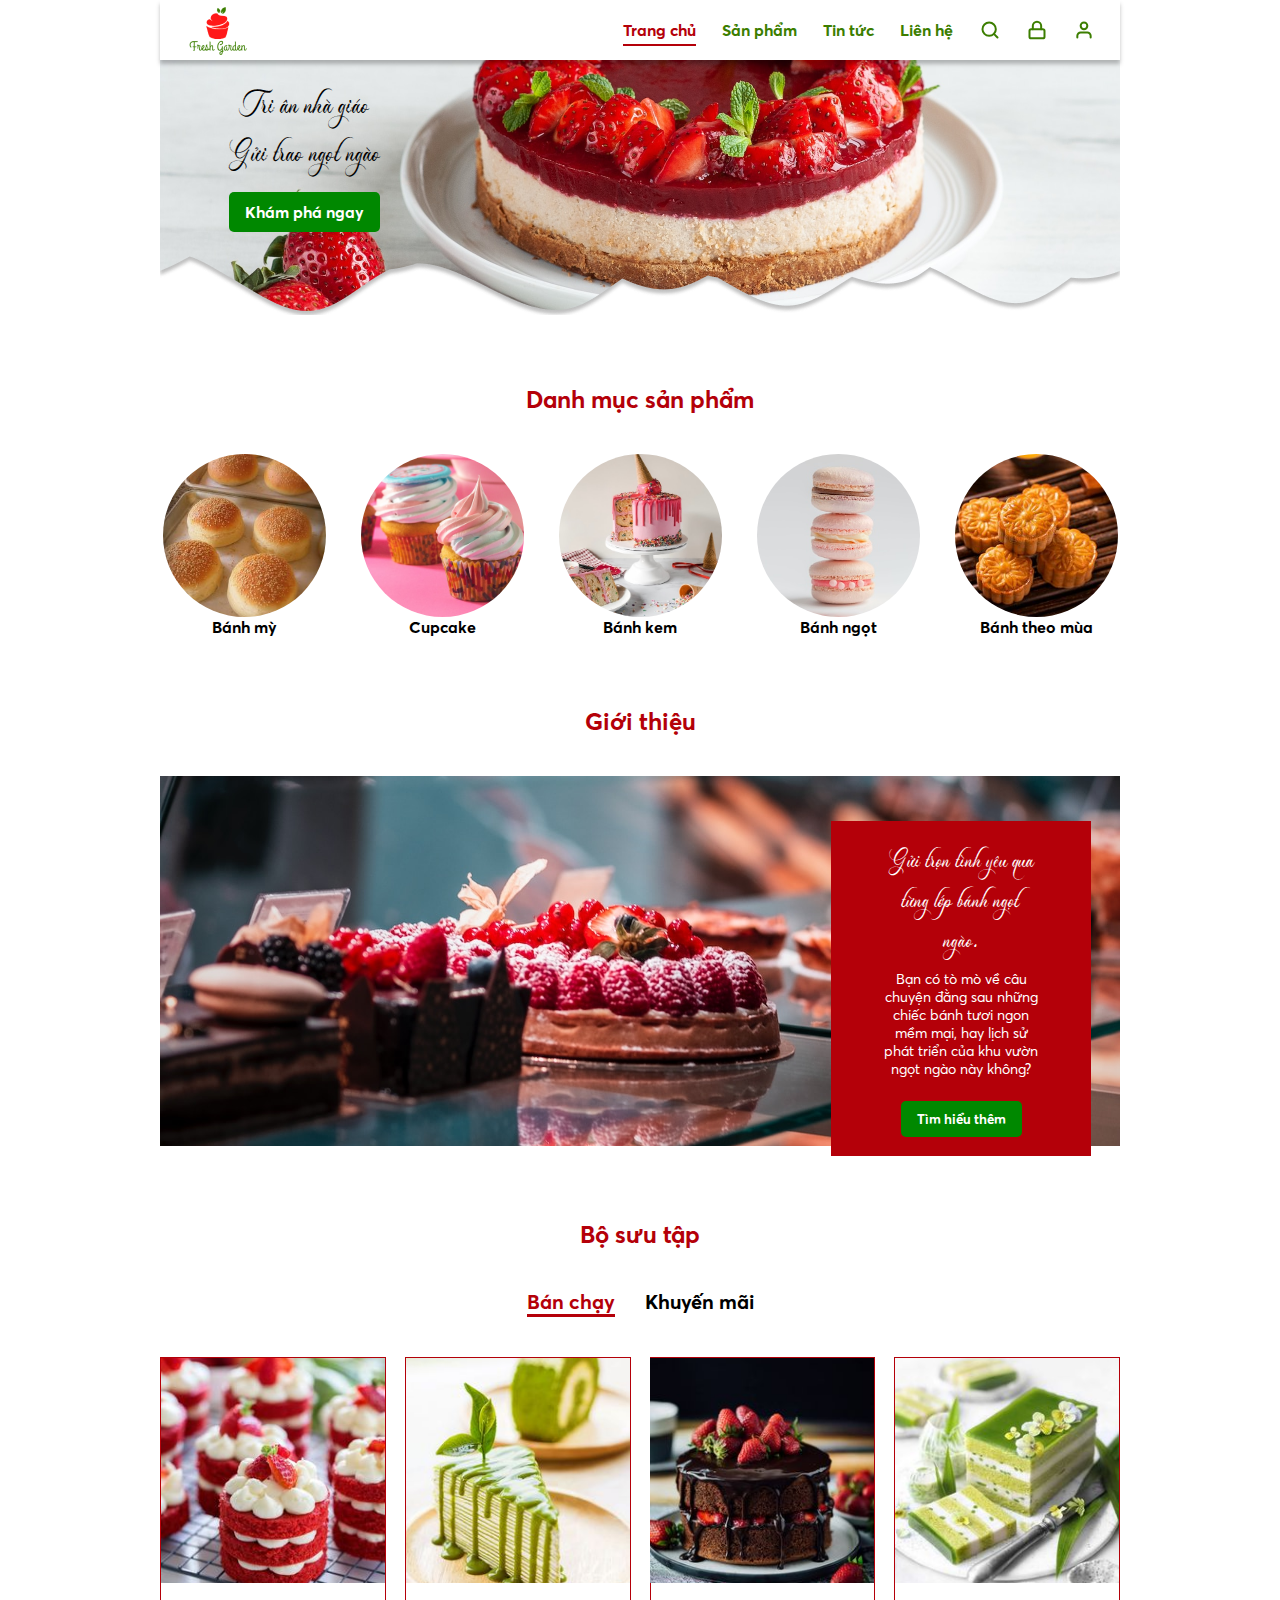
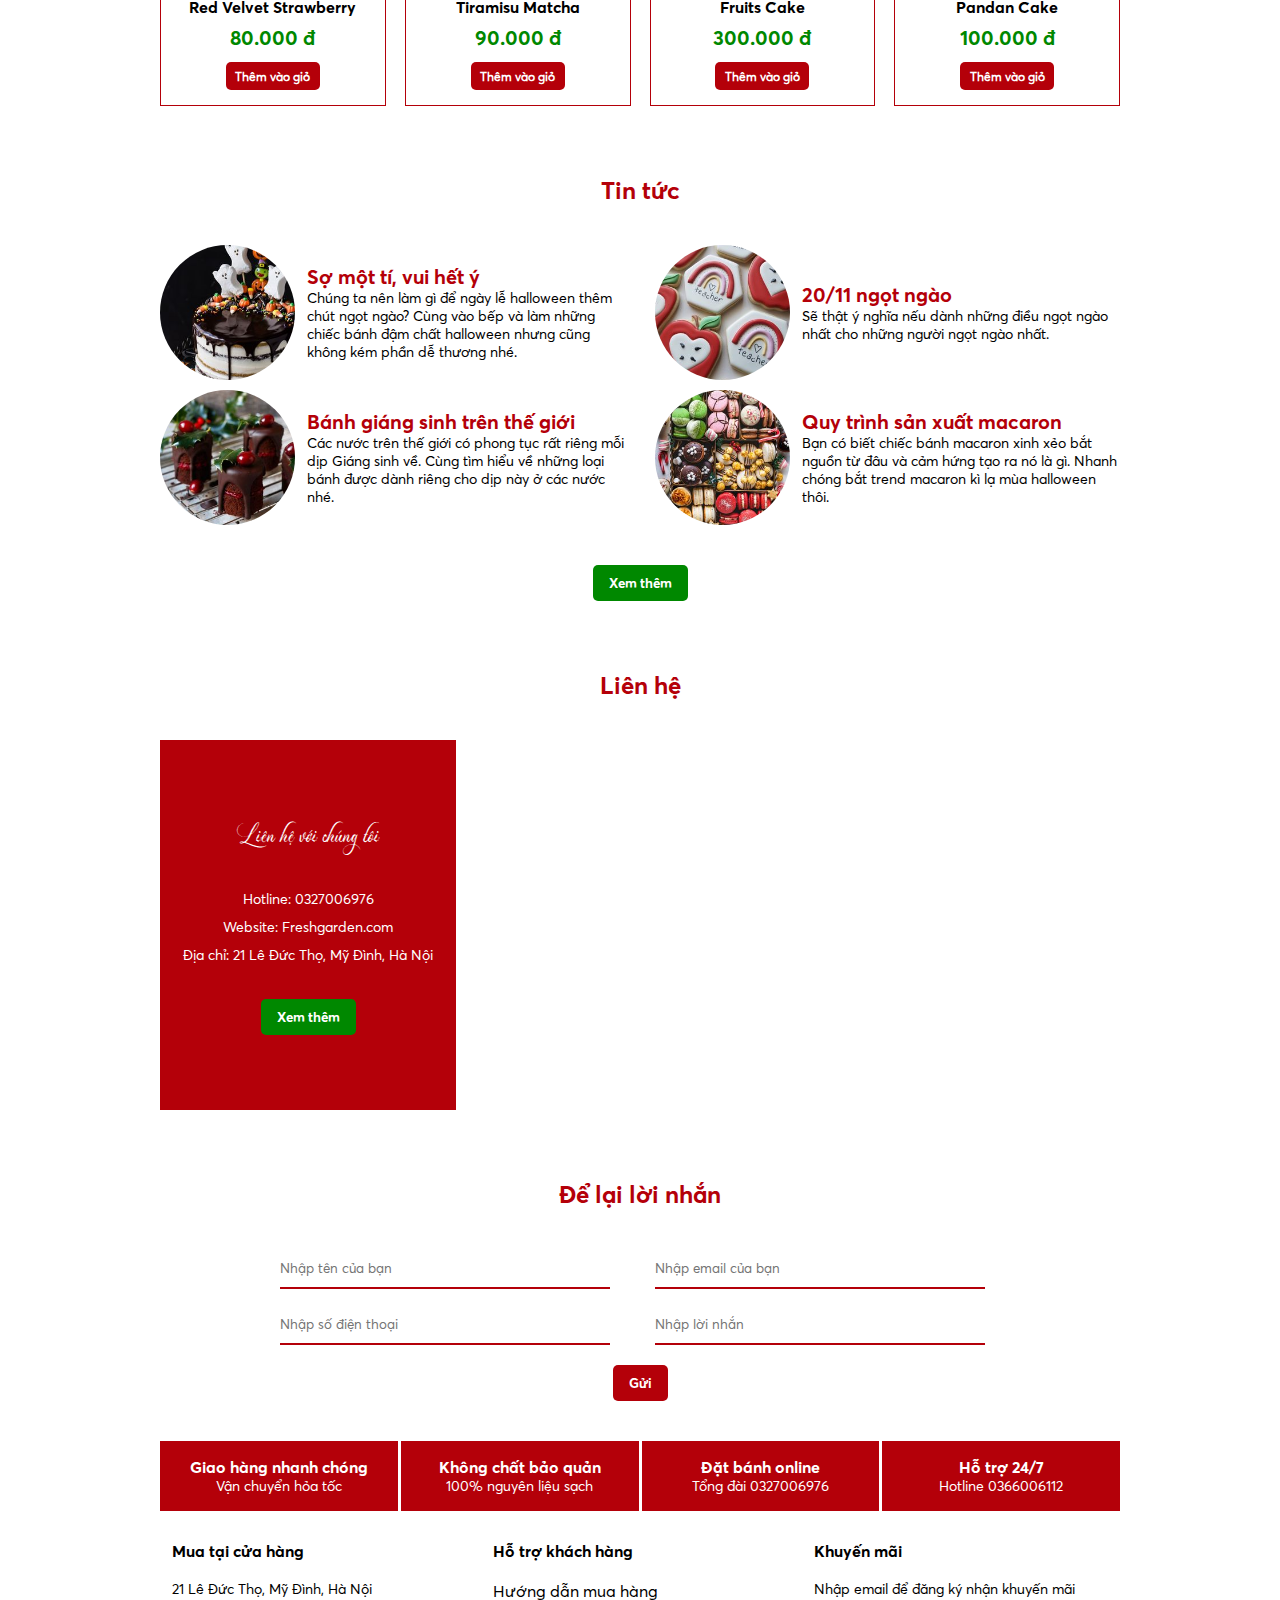
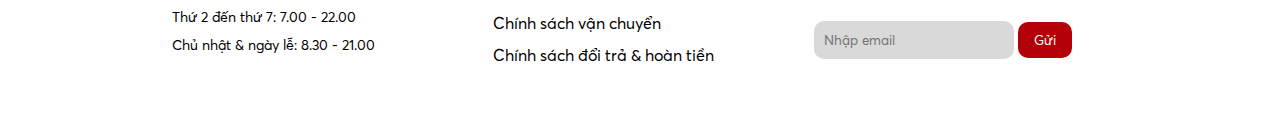
==== index.html @ 173dbb6e "re-structure html file" ====
<!DOCTYPE html>
<html lang="vi">
  <head>
    <meta charset="UTF-8" />
    <meta http-equiv="X-UA-Compatible" content="IE=edge" />
    <meta name="viewport" content="width=device-width, initial-scale=1.0" />
    <link rel="stylesheet" href="../css/global_style.css" />
    <link rel="stylesheet" href="../css/grid_system.css" />
    <link rel="stylesheet" href="../css/index/index_style.css" />
    <title>Fresh Garden</title>
  </head>
  <body>
    <header>
      <div class="logo"></div>
      <ul class="menu_list">
        <li class="menu_item active">
          <a href="./index.html">Trang chủ</a>
        </li>
        <li class="menu_item">
          <a href="./products.html"> Sản phẩm </a>
        </li>
        <li class="menu_item">
          <a href="./news.html"> Tin tức </a>
        </li>
        <li class="menu_item">
          <a href="./contacts.html"> Liên hệ </a>
        </li>
      </ul>
      <ul class="options">
        <li>
          <a href="">
            <img
              src="../assets/images/search.svg"
              alt="Search"
              title="Search"
            />
          </a>
        </li>
        <li>
          <a href="">
            <img src="../assets/images/cart.svg" alt="Cart" title="Cart" />
          </a>
        </li>
        <li>
          <a href="">
            <img src="../assets/images/user.svg" alt="User" title="User" />
          </a>
        </li>
      </ul>
    </header>
    <div class="mobile_header">
      <div class="side_button" id="side_button">
        <img src="../assets/images/side_button.svg" alt="" />
      </div>
      <div class="logo"></div>
      <ul class="options">
        <li>
          <a href="">
            <img
              src="../assets/images/search.svg"
              alt="Search"
              title="Search"
            />
          </a>
        </li>
        <li>
          <a href="">
            <img src="../assets/images/cart.svg" alt="Cart" title="Cart" />
          </a>
        </li>
        <li>
          <a href="">
            <img src="../assets/images/user.svg" alt="User" title="User" />
          </a>
        </li>
      </ul>
    </div>
    <div class="expanded_header" id="expanded_header">
      <ul class="mobile_menu_list">
        <li class="mobile_menu_close" id="mobile_menu_close">
          <img src="../assets/images/close_button.svg" alt="" />
        </li>
        <li class="mobile_menu_item active">
          <a href="./index.html">Trang chủ</a>
        </li>
        <li class="mobile_menu_item">
          <a href="./products.html"> Sản phẩm </a>
        </li>
        <li class="mobile_menu_item">
          <a href="./news.html"> Tin tức </a>
        </li>
        <li class="mobile_menu_item">
          <a href="./contacts.html"> Liên hệ </a>
        </li>
      </ul>
    </div>
    <div class="container">
      <div class="banner">
        <h1>
          Tri ân nhà giáo <br />
          Gửi trao ngọt ngào
        </h1>
        <a href=""><button>Khám phá ngay</button></a>
      </div>
      <div class="categories">
        <h2>Danh mục sản phẩm</h2>
        <ul class="categories_list">
          <li class="categories_item">
            <a href="">
              <div class="bread"></div>
              <h4 class="item_title">Bánh mỳ</h4>
            </a>
          </li>
          <li class="categories_item">
            <a href="">
              <div class="cupcake"></div>
              <h4 class="item_title">Cupcake</h4>
            </a>
          </li>
          <li class="categories_item">
            <a href="">
              <div class="creamcake"></div>
              <h4 class="item_title">Bánh kem</h4>
            </a>
          </li>
          <li class="categories_item">
            <a href="">
              <div class="sweetcake"></div>
              <h4 class="item_title">Bánh ngọt</h4>
            </a>
          </li>
          <li class="categories_item">
            <a href="">
              <div class="seasonalcake"></div>
              <h4 class="item_title">Bánh theo mùa</h4>
            </a>
          </li>
        </ul>
      </div>
      <div class="intro">
        <h2>Giới thiệu</h2>
        <div class="intro_background">
          <img src="../../assets/images/index/intro.jpg" alt="" />
          <div class="card">
            <h3 class="title">
              Gửi trọn tình yêu qua từng lớp bánh ngọt ngào.
            </h3>
            <p>
              Bạn có tò mò về câu chuyện đằng sau những chiếc bánh tươi ngon mềm
              mại, hay lịch sử phát triển của khu vườn ngọt ngào này không?
            </p>
            <a href=""><button>Tìm hiểu thêm</button></a>
          </div>
        </div>
      </div>
      <div class="collection">
        <h2>Bộ sưu tập</h2>
        <div class="tabs">
          <div class="tab-item active">Bán chạy</div>
          <div class="tab-item">Khuyến mãi</div>
        </div>
        <!-- Tab content -->
        <div class="tab-content">
          <div class="tab-pane active">
            <div class="cake_item">
              <a href="" class="redvelvet"></a>
              <p class="name">Red Velvet Strawberry</p>
              <p class="price">80.000 đ</p>
              <a href="./cart.html">
                <button class="add">Thêm vào giỏ</button>
              </a>
            </div>
            <div class="cake_item">
              <a href="" class="tiramisu"></a>
              <p class="name">Tiramisu Matcha</p>
              <p class="price">90.000 đ</p>
              <a href="./cart.html">
                <button class="add">Thêm vào giỏ</button>
              </a>
            </div>
            <div class="cake_item">
              <a href="" class="fruitcake"></a>
              <p class="name">Fruits Cake</p>
              <p class="price">300.000 đ</p>
              <a href="./cart.html">
                <button class="add">Thêm vào giỏ</button>
              </a>
            </div>
            <div class="cake_item">
              <a href="" class="pandancake"></a>
              <p class="name">Pandan Cake</p>
              <p class="price">100.000 đ</p>
              <a href="./cart.html">
                <button class="add">Thêm vào giỏ</button>
              </a>
            </div>
          </div>
          <div class="tab-pane"></div>
        </div>
      </div>
      <div class="news">
        <h2>Tin tức</h2>
        <ul class="news_list">
          <li class="news_item">
            <a href="../html/news.html">
              <img src="../assets/images/index/news1.png" alt="" />
              <div class="news_detail">
                <h3 class="title">Sợ một tí, vui hết ý</h3>
                <p>
                  Chúng ta nên làm gì để ngày lễ halloween thêm chút ngọt ngào?
                  Cùng vào bếp và làm những chiếc bánh đậm chất halloween nhưng
                  cũng không kém phần dễ thương nhé.
                </p>
              </div>
            </a>
          </li>
          <li class="news_item">
            <a href="../html/news.html">
              <img src="../assets/images/index/news2.png" alt="" />
              <div class="news_detail">
                <h3 class="title">20/11 ngọt ngào</h3>
                <p>
                  Sẽ thật ý nghĩa nếu dành những điều ngọt ngào nhất cho những
                  người ngọt ngào nhất.
                </p>
              </div>
            </a>
          </li>
          <li class="news_item">
            <a href="../html/news.html">
              <img src="../assets/images/index/news3.png" alt="" />
              <div class="news_detail">
                <h3 class="title">Bánh giáng sinh trên thế giới</h3>
                <p>
                  Các nước trên thế giới có phong tục rất riêng mỗi dịp Giáng
                  sinh về. Cùng tìm hiểu về những loại bánh được dành riêng cho
                  dịp này ở các nước nhé.
                </p>
              </div>
            </a>
          </li>
          <li class="news_item">
            <a href="../html/news.html">
              <img src="../assets/images/index/news4.png" alt="" />
              <div class="news_detail">
                <h3 class="title">Quy trình sản xuất macaron</h3>
                <p>
                  Bạn có biết chiếc bánh macaron xinh xẻo bắt nguồn từ đâu và
                  cảm hứng tạo ra nó là gì. Nhanh chóng bắt trend macaron kì lạ
                  mùa halloween thôi.
                </p>
              </div>
            </a>
          </li>
        </ul>
        <a href=""><button>Xem thêm</button></a>
      </div>
      <div class="contact">
        <h2>Liên hệ</h2>
        <div class="contact_container">
          <div class="contact_info">
            <h3 class="title">Liên hệ với chúng tôi</h3>
            <p class="hotline">Hotline: 0327006976</p>
            <p class="web">Website: Freshgarden.com</p>
            <p class="address">Địa chỉ: 21 Lê Đức Thọ, Mỹ Đình, Hà Nội</p>
            <a href=""><button>Xem thêm</button></a>
          </div>
          <iframe
            src="https://www.google.com/maps/embed?pb=!1m18!1m12!1m3!1d44643.18980710991!2d105.7530552592408!3d21.01389765150216!2m3!1f0!2f0!3f0!3m2!1i1024!2i768!4f13.1!3m3!1m2!1s0x313454b9df6626ef%3A0xbadd9b53272fd8c1!2zMjEgxJAuIEzDqiDEkOG7qWMgVGjhu40sIE3hu7kgxJDDrG5oLCBOYW0gVOG7qyBMacOqbSwgSMOgIE7hu5lpLCBWaeG7h3QgTmFt!5e0!3m2!1svi!2s!4v1669731215087!5m2!1svi!2s"
            width="734"
            height="370"
            style="border: 0"
            allowfullscreen=""
            loading="lazy"
            referrerpolicy="no-referrer-when-downgrade"
          ></iframe>
        </div>
      </div>
      <div class="message">
        <h2>Để lại lời nhắn</h2>
        <ul class="field_list">
          <li class="field_item">
            <input
              type="text"
              name="name"
              id="name"
              placeholder="Nhập tên của bạn"
            />
          </li>
          <li class="field_item">
            <input
              type="email"
              name="email"
              id="email"
              placeholder="Nhập email của bạn"
            />
          </li>
          <li class="field_item">
            <input
              type="tel"
              name="phone"
              id="phone"
              placeholder="Nhập số điện thoại"
            />
          </li>
          <li class="field_item">
            <input
              type="text"
              name="content"
              id="content"
              placeholder="Nhập lời nhắn"
            />
          </li>
        </ul>
        <a href=""><button>Gửi</button></a>
      </div>
    </div>
    <footer>
      <ul class="footer">
        <li class="footer_item">
          <h4 class="title">Giao hàng nhanh chóng</h4>
          <p class="sub_title">Vận chuyển hỏa tốc</p>
        </li>
        <li class="footer_item">
          <h4 class="title">Không chất bảo quản</h4>
          <p class="sub_title">100% nguyên liệu sạch</p>
        </li>
        <li class="footer_item">
          <h4 class="title">Đặt bánh online</h4>
          <p class="sub_title">Tổng đài 0327006976</p>
        </li>
        <li class="footer_item">
          <h4 class="title">Hỗ trợ 24/7</h4>
          <p class="sub_title">Hotline 0366006112</p>
        </li>
      </ul>
      <ul class="footer below">
        <li class="footer_item below">
          <h4 class="title below">Mua tại cửa hàng</h4>
          <p class="sub_title below">21 Lê Đức Thọ, Mỹ Đình, Hà Nội</p>
          <p class="sub_title below">Thứ 2 đến thứ 7: 7.00 - 22.00</p>
          <p class="sub_title below">Chủ nhật & ngày lễ: 8.30 - 21.00</p>
        </li>
        <li class="footer_item below">
          <h4 class="title below">Hỗ trợ khách hàng</h4>
          <a href="" class="sub_title below">Hướng dẫn mua hàng</a>
          <br />
          <a href="" class="sub_title below">Chính sách vận chuyển</a>
          <br />
          <a href="" class="sub_title below">Chính sách đổi trả & hoàn tiền</a>
        </li>
        <li class="footer_item below">
          <h4 class="title below">Khuyến mãi</h4>
          <p class="sub_title below">Nhập email để đăng ký nhận khuyến mãi</p>
          <div class="mail_box">
            <input
              type="email"
              name="offer_email"
              id="offer_email"
              placeholder="Nhập email"
            />
            <button>Gửi</button>
          </div>
        </li>
      </ul>
    </footer>
  </body>
  <script src="../js/index_script.js"></script>
</html>
---- css/global_style.css ----
@font-face {
  font-family: "AvertaRegular";
  src: url("../assets/fonts/Intelligent-Design-AvertaStdCY-Regular_3.otf") format("opentype");
}

@font-face {
  font-family: "AvertaBold";
  src: url("../assets/fonts/Intelligent-Design-AvertaStdCY-Bold_1.otf") format("opentype");
}

@font-face {
  font-family: "SVNDaylandRegular";
  src: url("../assets/fonts/SVN-Dayland.ttf") format("opentype");
}

:root {
  /* color  */
  --green-color: #3C7E00;
  --fresh-green-color: #008800;
  --red-color: #B40009;

  /* font  */
  --primary-bold-font: "AvertaBold";
  --primary-regular-font: "AvertaRegular";
  --secondary-font: "SVNDaylandRegular";

  /* transition  */
  --primary-transition: all 0.3s ease-in-out;
}

* {
  padding: 0;
  margin: 0;
  box-sizing: border-box;
  font-family: var(--primary-bold-font);
}
---- css/index/index_style.css ----
.body {
  display: block;
}

header {
  position: absolute;
  left: 0;
  right: 0;
  margin: 0 auto;
  max-width: 960px;
  display: flex;
  box-shadow: 0px 4px 4px rgba(0, 0, 0, 0.25);
  background-color: white;
}
header .logo {
  flex-grow: 1;
  background-image: url("../../assets/images/logo.png");
  background-repeat: no-repeat;
  background-position: center;
  background-size: auto;
}
header ul.menu_list {
  flex-grow: 3;
  display: flex;
  align-items: center;
  list-style: none;
  justify-content: flex-end;
}
header ul.menu_list li {
  margin-right: 26px;
}
header ul.menu_list li a {
  text-decoration: none;
  line-height: 60px;
  color: var(--green-color);
}
header ul.menu_list li.active a {
  color: var(--red-color);
  padding: 4px 0px;
  border-bottom: 2px solid var(--red-color);
}
header ul.options {
  display: flex;
  list-style: none;
  justify-content: flex-end;
  align-items: center;
}
header ul.options li {
  margin-right: 26px;
}
header ul.options li a img {
  display: block;
}

.mobile_header,
.expanded_header {
  display: none;
}

.container {
  max-width: 960px;
  margin: 0 auto;
}

.container .banner {
  background-image: url("../../assets/images/banner.png");
  background-position: center;
  background-size: auto;
  background-repeat: no-repeat;
  height: 315px;
  padding: 60px 0px;
  display: flex;
  flex-direction: column;
  justify-content: center;
}
.container .banner h1,
.container .banner a {
  width: 30%;
  text-align: center;
  font-family: var(--secondary-font);
  font-size: 24px;
  font-weight: 500;
  -webkit-user-select: none;
     -moz-user-select: none;
      -ms-user-select: none;
          user-select: none;
}
.container .banner button {
  width: 151px;
  height: 40px;
  border: none;
  background-color: var(--fresh-green-color);
  color: white;
  font-size: 16px;
  border-radius: 5px;
  margin-top: 15px;
  cursor: pointer;
}
.container h2 {
  margin-top: 70px;
  margin-bottom: 40px;
  text-align: center;
  color: var(--red-color);
}
.container .categories ul {
  display: grid;
  grid-template-columns: repeat(auto-fit, minmax(163px, 1fr));
  gap: 30px;
  list-style: none;
}
.container .categories ul li {
  transition: var(--primary-transition);
}
.container .categories ul li a {
  text-decoration: none;
  text-align: center;
  color: inherit;
  transition: var(--primary-transition);
}
.container .categories ul li .bread,
.container .categories ul li .cupcake,
.container .categories ul li .creamcake,
.container .categories ul li .sweetcake,
.container .categories ul li .seasonalcake {
  margin: 0 auto;
  width: 163px;
  height: 163px;
  background-image: url("../../assets/images/index/bread.png");
  background-position: center;
  background-size: cover;
  background-repeat: no-repeat;
  border-radius: 50%;
}
.container .categories ul li .cupcake {
  background-image: url("../../assets/images/index/cupcake.jpg");
}
.container .categories ul li .creamcake {
  background-image: url("../../assets/images/index/creamcake.jpg");
}
.container .categories ul li .sweetcake {
  background-image: url("../../assets/images/index/sweetcake.jpg");
}
.container .categories ul li .seasonalcake {
  background-image: url("../../assets/images/index/seasonalcake.png");
}
.container .categories ul li:hover {
  transform: scale(1.1);
}
.container .categories ul li:hover a {
  color: var(--red-color);
}
.container .intro .intro_background {
  position: relative;
  -o-object-fit: contain;
     object-fit: contain;
  width: 100%;
}
.container .intro .intro_background img {
  width: inherit;
  max-height: 370px;
  -o-object-fit: cover;
     object-fit: cover;
}
.container .intro .intro_background .card {
  width: 260px;
  display: block;
  position: absolute;
  top: 45px;
  right: 29px;
  background-color: var(--red-color);
  display: flex;
  flex-direction: column;
  align-items: center;
  padding: 19px 0;
}
.container .intro .intro_background .card h3 {
  width: 60%;
  text-align: center;
  font-family: var(--secondary-font);
  font-weight: 400;
  font-size: 20px;
  color: white;
}
.container .intro .intro_background .card p {
  width: 60%;
  margin-top: 10px;
  margin-bottom: 23px;
  font-size: 14px;
  font-family: var(--primary-regular-font);
  color: #fff;
  text-align: center;
}
.container button {
  padding: 10px 16px;
  border: none;
  border-radius: 5px;
  background-color: var(--fresh-green-color);
  font-weight: 700;
  color: #fff;
  cursor: pointer;
}
.container .collection {
  display: flex;
  flex-direction: column;
  align-items: center;
}
.container .collection .tabs {
  display: flex;
}
.container .collection .tabs {
  transition: var(--primary-transition);
  font-weight: 700;
  font-size: 20px;
}
.container .collection .tab-item {
  min-width: 80px;
  font-size: 20px;
  text-align: center;
  background-color: #fff;
  border-top-left-radius: 5px;
  border-top-right-radius: 5px;
  border-bottom: 3px solid transparent;
  margin: 0px 15px 40px 15px;
  cursor: pointer;
  transition: var(--primary-transition);
}
.container .collection .tab-item.active {
  opacity: 1;
  color: var(--red-color);
  border-bottom: 3px solid var(--red-color);
}
.container .collection .tab-content {
  width: 100%;
}
.container .collection .tab-pane {
  display: none;
}
.container .collection .tab-pane.active {
  display: grid;
  grid-template-columns: repeat(auto-fit, minmax(225px, 1fr));
  gap: 19px;
}
.container .collection .tab-pane h2 {
  font-size: 24px;
  margin-bottom: 8px;
}
.container .collection .cake_item {
  width: 100%;
  display: flex;
  justify-content: center;
  align-items: center;
  flex-direction: column;
  padding-bottom: 15px;
  transition: var(--primary-transition);
  border: 0.5px solid var(--red-color);
}
.container .collection .cake_item:hover {
  box-shadow: 0px 4px 4px rgba(0, 0, 0, 0.25);
  transform: scale(1.03);
  cursor: pointer;
}
.container .collection .redvelvet,
.container .collection .tiramisu,
.container .collection .fruitcake,
.container .collection .pandancake {
  width: 224px;
  height: 225px;
  background-image: url("../../assets/images/index/redvelvet.png");
  background-repeat: no-repeat;
  background-position: center;
  background-size: cover;
}
.container .collection .tiramisu {
  background-image: url("../../assets/images/index/tiramisu.png");
}
.container .collection .fruitcake {
  background-image: url("../../assets/images/index/fruitcake.png");
}
.container .collection .pandancake {
  background-image: url("../../assets/images/index/pandancake.png");
}
.container .collection .name {
  font-size: 16px;
  font-weight: 600;
  margin-top: 14px;
}
.container .collection .price {
  margin-top: 8px;
  font-size: 20px;
  color: var(--fresh-green-color);
}
.container .collection .add {
  border: none;
  font-size: 12px;
  padding: 6.5px 9.5px;
  border-radius: 5px;
  background-color: var(--red-color);
  color: white;
  font-family: var(--primary-regular-font);
  margin-top: 12px;
}
.container .news {
  display: flex;
  flex-direction: column;
  align-items: center;
}
.container .news ul.news_list {
  list-style: none;
  display: grid;
  grid-template-columns: repeat(auto-fit, minmax(465px, 1fr));
  gap: 10px 30px;
}
.container .news ul.news_list li.news_item a {
  display: flex;
  align-items: center;
  text-decoration: none;
}
.container .news ul.news_list li.news_item a img {
  width: 135px;
  height: 135px;
  -o-object-fit: cover;
     object-fit: cover;
  border-radius: 50%;
}
.container .news ul.news_list li.news_item a .news_detail {
  flex: 1;
  margin-left: 12px;
}
.container .news ul.news_list li.news_item a .news_detail h3 {
  font-size: 20px;
  color: var(--red-color);
}
.container .news ul.news_list li.news_item a .news_detail p {
  font-family: var(--primary-regular-font);
  font-size: 14px;
  color: black;
}
.container .news button {
  margin-top: 40px;
}
.container .contact .contact_container {
  display: flex;
  flex-wrap: wrap;
}
.container .contact .contact_container .contact_info {
  background-color: var(--red-color);
  margin-right: 9px;
  display: flex;
  flex-direction: column;
  align-items: center;
  justify-content: center;
  padding: 59px 23px;
  color: white;
}
.container .contact .contact_container .contact_info h3 {
  font-family: var(--secondary-font);
  font-size: 20px;
  font-weight: 400;
  margin-bottom: 30px;
}
.container .contact .contact_container .contact_info p {
  font-family: var(--primary-regular-font);
  font-size: 14px;
  line-height: 2;
}
.container .contact .contact_container .contact_info button {
  margin-top: 30px;
}
.container .contact .contact_container iframe {
  flex: 1;
}
.container .message {
  width: 75%;
  margin: 0 auto;
  display: flex;
  flex-direction: column;
  align-items: center;
}
.container .message ul.field_list {
  width: 100%;
  display: grid;
  grid-template-columns: repeat(auto-fit, minmax(330px, 1fr));
  gap: 16px 30px;
  list-style: none;
}
.container .message ul.field_list li.field_item input {
  width: 330px;
  border-top: none;
  border-left: none;
  border-right: none;
  border-bottom: 2px solid var(--red-color);
  padding: 11px 0;
  font-family: var(--primary-regular-font);
}
.container .message button {
  margin-top: 20px;
  margin-bottom: 40px;
  background-color: var(--red-color);
}

footer {
  margin: 0 auto;
  max-width: 960px;
}
footer ul.footer {
  background-color: var(--red-color);
  display: flex;
  flex-wrap: wrap;
  list-style: none;
}
footer ul.footer li {
  flex: 1;
  text-align: center;
  color: white;
  padding: 16px 12px;
}
footer ul.footer li h4 {
  font-size: 16px;
}
footer ul.footer li p {
  font-size: 14px;
  font-family: var(--primary-regular-font);
}
footer ul.footer li + li {
  border-left: 3px solid #fff;
}
footer ul.footer.below {
  margin-bottom: 40px;
}
footer ul.footer.below li.below {
  background-color: #fff;
  text-align: start;
  color: black;
}
footer ul.footer.below li.below h4 {
  line-height: 3;
}
footer ul.footer.below li.below p,
footer ul.footer.below li.below a {
  line-height: 2;
}
footer ul.footer.below li.below a {
  text-decoration: none;
  color: inherit;
  font-family: var(--primary-regular-font);
}
footer ul.footer.below li.below .mail_box {
  margin-top: 18px;
}
footer ul.footer.below li.below .mail_box input {
  padding: 11px 10px;
  border: none;
  border-radius: 10px;
  background-color: #d9d9d9;
  font-family: var(--primary-regular-font);
}
footer ul.footer.below li.below .mail_box button {
  padding: 10px 16px;
  border: none;
  border-radius: 10px;
  background-color: var(--fresh-green-color);
  font-family: var(--primary-regular-font);
  color: #fff;
  cursor: pointer;
  background-color: var(--red-color);
}

@media (max-width: 393px) {
  header {
    display: none !important;
  }
  .mobile_header {
    display: flex;
    position: absolute;
    left: 0;
    right: 0;
    height: 90px;
  }
  .mobile_header .side_button {
    flex: 1.5;
    display: flex;
    justify-content: flex-start;
    align-items: center;
    padding: 10px 10px;
  }
  .mobile_header .logo {
    flex: 1;
    background-image: url("../../assets/images/logo.png");
    background-repeat: no-repeat;
    background-position: center;
    background-size: auto;
  }
  .mobile_header ul.options {
    flex: 1.5;
    display: flex;
    list-style: none;
    align-items: center;
    justify-content: space-evenly;
  }
  .mobile_header ul.options li {
    padding: 10px 10px;
  }
  .expanded_header.active {
    display: block;
    position: absolute;
    width: 100vw;
    height: 100vh;
    left: 0;
    right: 0;
    top: 0;
    background-color: white;
  }
  .expanded_header.active ul.mobile_menu_list li.mobile_menu_item {
    padding: 7px 0px 7px 14px;
    border-bottom: 0.5px solid var(--green-color);
  }
  .expanded_header.active ul.mobile_menu_list li.mobile_menu_item a {
    text-decoration: none;
    color: var(--green-color);
    font-family: var(--primary-regular-font);
  }
  .expanded_header.active ul.mobile_menu_list li.mobile_menu_close {
    height: 90px;
    display: flex;
    align-items: center;
  }
  .expanded_header.active ul.mobile_menu_list li.mobile_menu_close img {
    padding: 10px;
  }
  .expanded_header.active ul.mobile_menu_list li.mobile_menu_item.active {
    border-bottom-color: var(--red-color);
  }
  .expanded_header.active ul.mobile_menu_list li.mobile_menu_item.active a {
    color: var(--red-color);
  }
  .container .banner {
    background-size: contain;
    padding-bottom: 0px !important;
  }
  .container .banner h1,
.container .banner a {
    display: none;
  }
  .container .categories ul li:last-child {
    grid-column: 1/3;
  }
  .container .intro .intro_background .card {
    right: 48px;
    top: 33px;
  }
  .container .collection .tab-pane.active {
    grid-template-columns: repeat(auto-fit, minmax(172px, 1fr));
    gap: 10px;
  }
  .container .collection .redvelvet,
.container .collection .tiramisu,
.container .collection .fruitcake,
.container .collection .pandancake {
    width: 172px;
    height: 164.96px;
  }
  .container .news ul.news_list {
    grid-template-columns: repeat(auto-fit, minmax(393px, 1fr));
    gap: 10px 30px;
  }
  .container .contact .contact_container .contact_info {
    width: 100vw;
    margin-right: 0;
    padding: 27px 23px;
  }
  .container .contact .contact_container .contact_info h3,
.container .contact .contact_container .contact_info p.web {
    display: none;
  }
  .container .contact .contact_container iframe {
    height: 150px;
  }
  .container .message ul.field_list {
    width: auto;
  }
  footer ul.footer li {
    min-width: 150px;
    border-left: 1px solid #fff !important;
    border-right: 1px solid #fff !important;
  }
  footer ul.footer.below li.below {
    border: none !important;
    min-width: 100vw;
  }
}/*# sourceMappingURL=index_style.css.map */
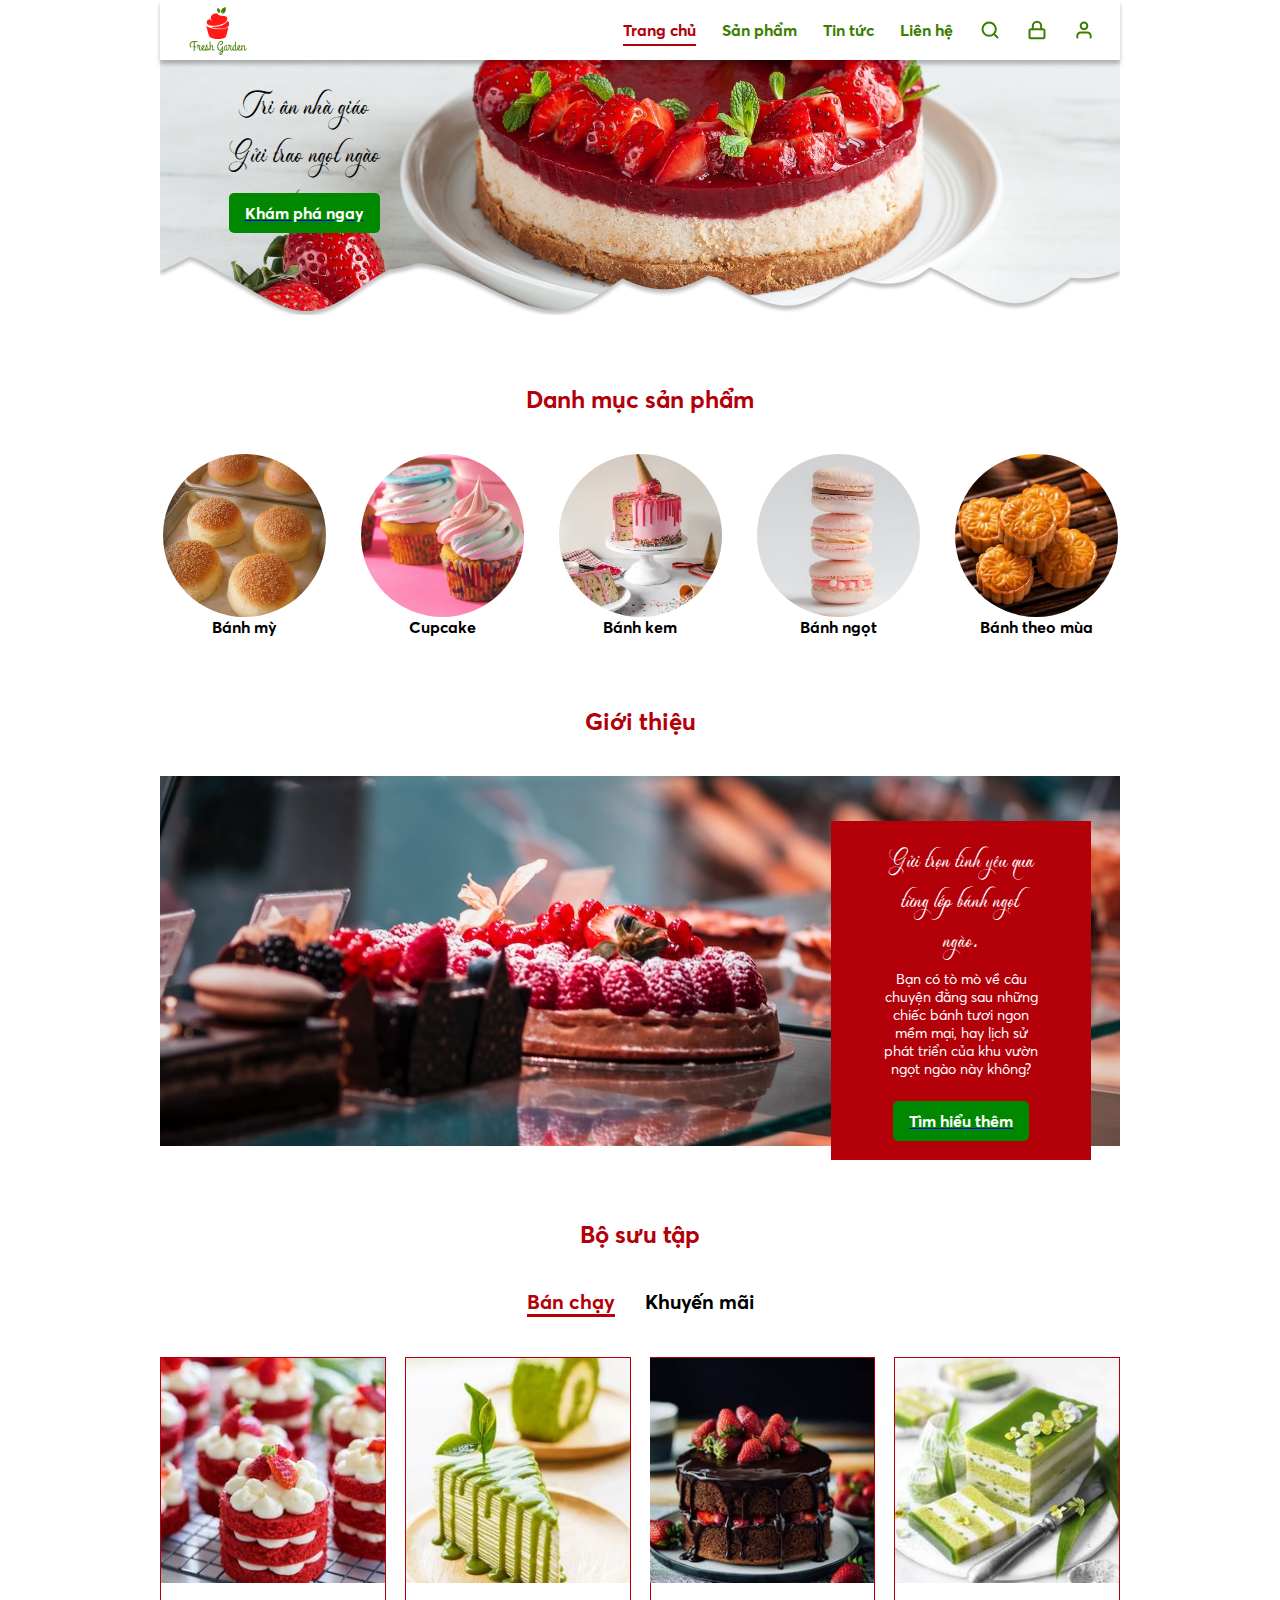
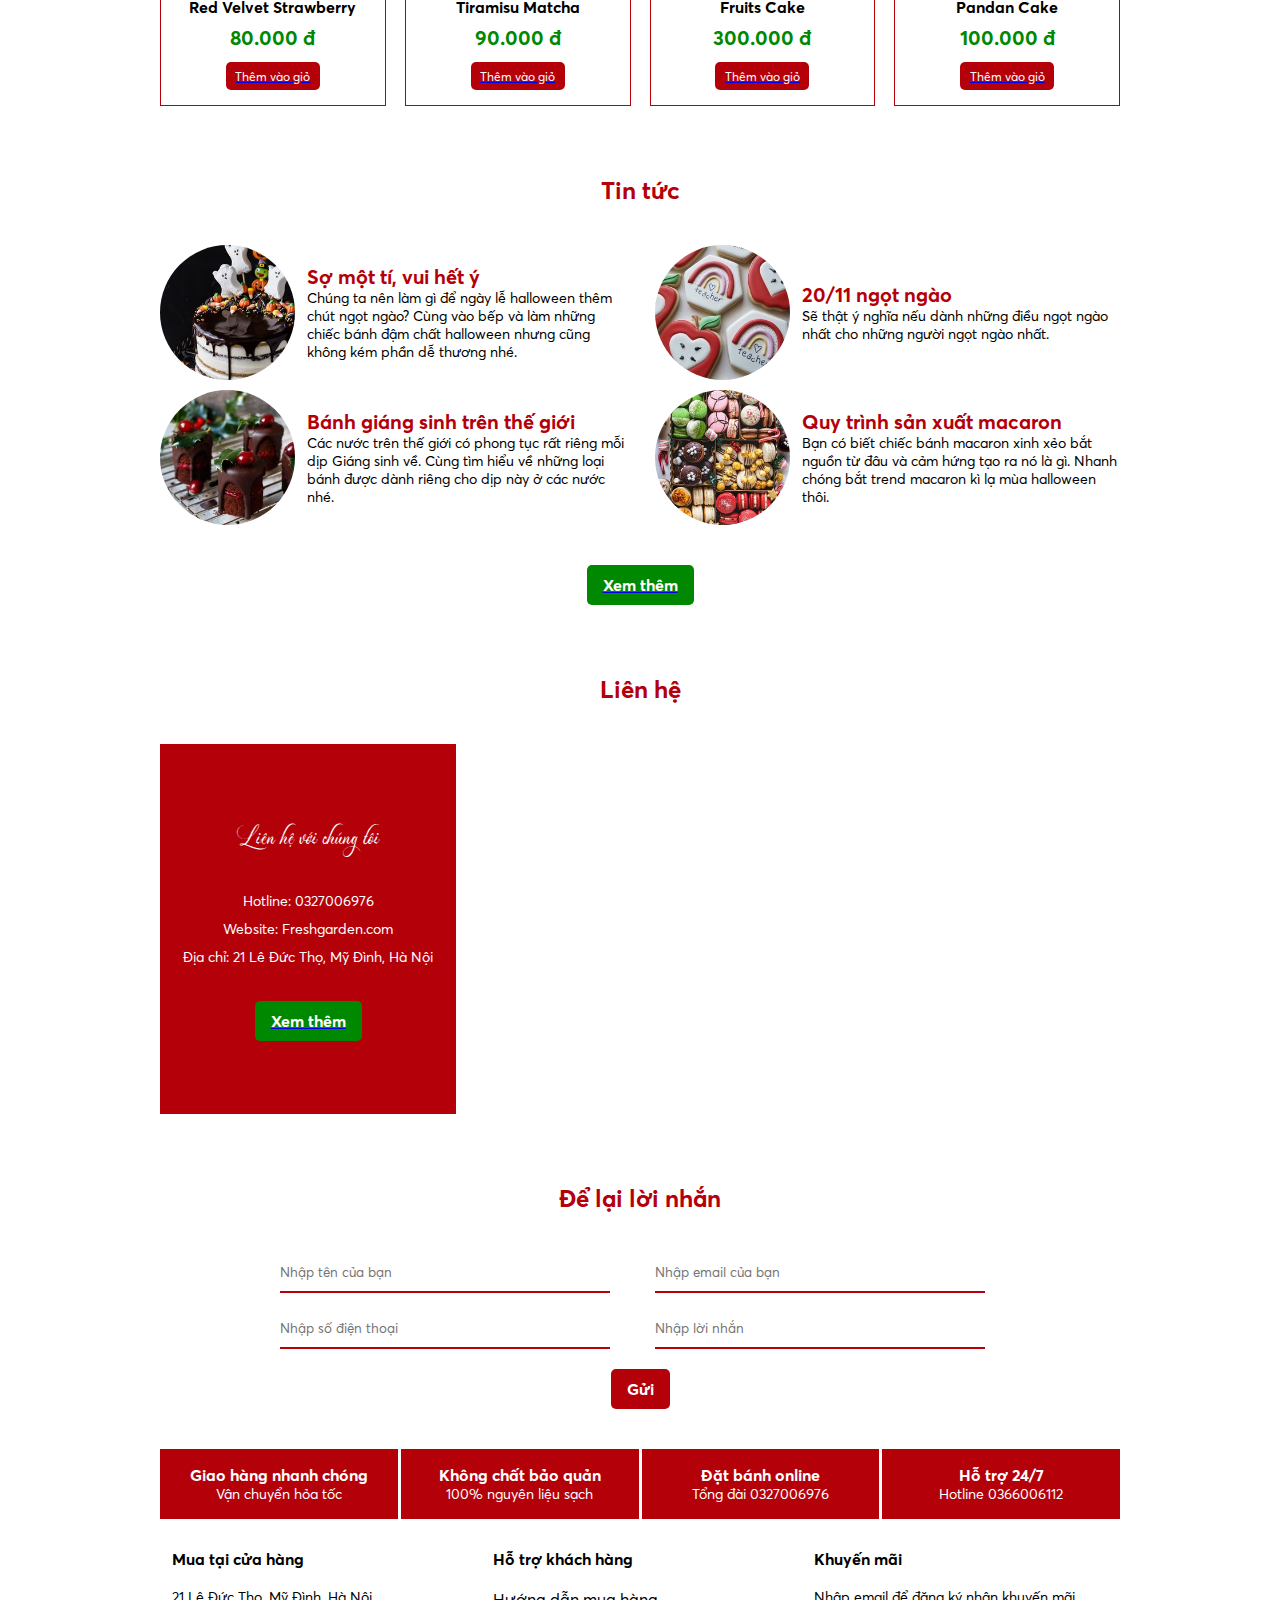
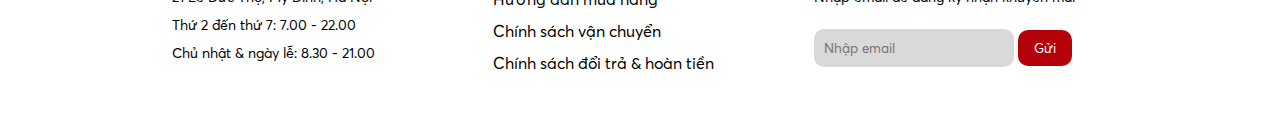
==== commit 32a51c60: "Split heading 2, small red button, medium green button components and Implement them to home, produc" ====
--- a/index.html
+++ b/index.html
@@ -4,14 +4,13 @@
     <meta charset="UTF-8" />
     <meta http-equiv="X-UA-Compatible" content="IE=edge" />
     <meta name="viewport" content="width=device-width, initial-scale=1.0" />
-    <link rel="stylesheet" href="../css/global_style.css" />
-    <link rel="stylesheet" href="../css/grid_system.css" />
-    <link rel="stylesheet" href="../css/index/index_style.css" />
+    <link rel="stylesheet" href="./css/global_style.css" />
+    <link rel="stylesheet" href="./css/index/index_style.css" />
     <title>Fresh Garden</title>
   </head>
   <body>
     <header>
-      <div class="logo"></div>
+      <a class="logo" href="./index.html"> </a>
       <ul class="menu_list">
         <li class="menu_item active">
           <a href="./index.html">Trang chủ</a>
@@ -28,49 +27,41 @@
       </ul>
       <ul class="options">
         <li>
-          <a href="">
-            <img
-              src="../assets/images/search.svg"
-              alt="Search"
-              title="Search"
-            />
-          </a>
-        </li>
-        <li>
-          <a href="">
-            <img src="../assets/images/cart.svg" alt="Cart" title="Cart" />
-          </a>
-        </li>
-        <li>
-          <a href="">
-            <img src="../assets/images/user.svg" alt="User" title="User" />
+          <a href="./search.html">
+            <img src="./assets/images/search.svg" alt="Search" title="Search" />
+          </a>
+        </li>
+        <li>
+          <a href="./cart.html">
+            <img src="./assets/images/cart.svg" alt="Cart" title="Cart" />
+          </a>
+        </li>
+        <li>
+          <a href="./user.html">
+            <img src="./assets/images/user.svg" alt="User" title="User" />
           </a>
         </li>
       </ul>
     </header>
     <div class="mobile_header">
       <div class="side_button" id="side_button">
-        <img src="../assets/images/side_button.svg" alt="" />
-      </div>
-      <div class="logo"></div>
+        <img src="./assets/images/side_button.svg" alt="" />
+      </div>
+      <a href="./index.html" class="logo"></a>
       <ul class="options">
         <li>
-          <a href="">
-            <img
-              src="../assets/images/search.svg"
-              alt="Search"
-              title="Search"
-            />
-          </a>
-        </li>
-        <li>
-          <a href="">
-            <img src="../assets/images/cart.svg" alt="Cart" title="Cart" />
-          </a>
-        </li>
-        <li>
-          <a href="">
-            <img src="../assets/images/user.svg" alt="User" title="User" />
+          <a href="./search.html">
+            <img src="./assets/images/search.svg" alt="Search" title="Search" />
+          </a>
+        </li>
+        <li>
+          <a href="./cart.html">
+            <img src="./assets/images/cart.svg" alt="Cart" title="Cart" />
+          </a>
+        </li>
+        <li>
+          <a href="./user.html">
+            <img src="./assets/images/user.svg" alt="User" title="User" />
           </a>
         </li>
       </ul>
@@ -78,7 +69,7 @@
     <div class="expanded_header" id="expanded_header">
       <ul class="mobile_menu_list">
         <li class="mobile_menu_close" id="mobile_menu_close">
-          <img src="../assets/images/close_button.svg" alt="" />
+          <img src="./assets/images/close_button.svg" alt="" />
         </li>
         <li class="mobile_menu_item active">
           <a href="./index.html">Trang chủ</a>
@@ -100,7 +91,9 @@
           Tri ân nhà giáo <br />
           Gửi trao ngọt ngào
         </h1>
-        <a href=""><button>Khám phá ngay</button></a>
+        <a href="./news_detail.html"
+          ><button class="greenBtn">Khám phá ngay</button></a
+        >
       </div>
       <div class="categories">
         <h2>Danh mục sản phẩm</h2>
@@ -140,7 +133,7 @@
       <div class="intro">
         <h2>Giới thiệu</h2>
         <div class="intro_background">
-          <img src="../../assets/images/index/intro.jpg" alt="" />
+          <img src="././assets/images/index/intro.jpg" alt="" />
           <div class="card">
             <h3 class="title">
               Gửi trọn tình yêu qua từng lớp bánh ngọt ngào.
@@ -149,7 +142,9 @@
               Bạn có tò mò về câu chuyện đằng sau những chiếc bánh tươi ngon mềm
               mại, hay lịch sử phát triển của khu vườn ngọt ngào này không?
             </p>
-            <a href=""><button>Tìm hiểu thêm</button></a>
+            <a href="./contacts.html"
+              ><button class="greenBtn">Tìm hiểu thêm</button></a
+            >
           </div>
         </div>
       </div>
@@ -163,35 +158,35 @@
         <div class="tab-content">
           <div class="tab-pane active">
             <div class="cake_item">
-              <a href="" class="redvelvet"></a>
+              <a href="./product_detail.html" class="redvelvet"></a>
               <p class="name">Red Velvet Strawberry</p>
               <p class="price">80.000 đ</p>
               <a href="./cart.html">
-                <button class="add">Thêm vào giỏ</button>
+                <button class="add redBtn">Thêm vào giỏ</button>
               </a>
             </div>
             <div class="cake_item">
-              <a href="" class="tiramisu"></a>
+              <a href="./product_detail.html" class="tiramisu"></a>
               <p class="name">Tiramisu Matcha</p>
               <p class="price">90.000 đ</p>
               <a href="./cart.html">
-                <button class="add">Thêm vào giỏ</button>
+                <button class="add redBtn">Thêm vào giỏ</button>
               </a>
             </div>
             <div class="cake_item">
-              <a href="" class="fruitcake"></a>
+              <a href="./product_detail.html" class="fruitcake"></a>
               <p class="name">Fruits Cake</p>
               <p class="price">300.000 đ</p>
               <a href="./cart.html">
-                <button class="add">Thêm vào giỏ</button>
+                <button class="add redBtn">Thêm vào giỏ</button>
               </a>
             </div>
             <div class="cake_item">
-              <a href="" class="pandancake"></a>
+              <a href="./product_detail.html" class="pandancake"></a>
               <p class="name">Pandan Cake</p>
               <p class="price">100.000 đ</p>
               <a href="./cart.html">
-                <button class="add">Thêm vào giỏ</button>
+                <button class="add redBtn">Thêm vào giỏ</button>
               </a>
             </div>
           </div>
@@ -202,8 +197,8 @@
         <h2>Tin tức</h2>
         <ul class="news_list">
           <li class="news_item">
-            <a href="../html/news.html">
-              <img src="../assets/images/index/news1.png" alt="" />
+            <a href="./news_detail.html">
+              <img src="./assets/images/index/news1.png" alt="" />
               <div class="news_detail">
                 <h3 class="title">Sợ một tí, vui hết ý</h3>
                 <p>
@@ -215,8 +210,8 @@
             </a>
           </li>
           <li class="news_item">
-            <a href="../html/news.html">
-              <img src="../assets/images/index/news2.png" alt="" />
+            <a href="./news_detail.html">
+              <img src="./assets/images/index/news2.png" alt="" />
               <div class="news_detail">
                 <h3 class="title">20/11 ngọt ngào</h3>
                 <p>
@@ -227,8 +222,8 @@
             </a>
           </li>
           <li class="news_item">
-            <a href="../html/news.html">
-              <img src="../assets/images/index/news3.png" alt="" />
+            <a href="./news_detail.html">
+              <img src="./assets/images/index/news3.png" alt="" />
               <div class="news_detail">
                 <h3 class="title">Bánh giáng sinh trên thế giới</h3>
                 <p>
@@ -240,8 +235,8 @@
             </a>
           </li>
           <li class="news_item">
-            <a href="../html/news.html">
-              <img src="../assets/images/index/news4.png" alt="" />
+            <a href="./news_detail.html">
+              <img src="./assets/images/index/news4.png" alt="" />
               <div class="news_detail">
                 <h3 class="title">Quy trình sản xuất macaron</h3>
                 <p>
@@ -253,7 +248,7 @@
             </a>
           </li>
         </ul>
-        <a href=""><button>Xem thêm</button></a>
+        <a href="./news.html"><button class="greenBtn">Xem thêm</button></a>
       </div>
       <div class="contact">
         <h2>Liên hệ</h2>
@@ -263,7 +258,9 @@
             <p class="hotline">Hotline: 0327006976</p>
             <p class="web">Website: Freshgarden.com</p>
             <p class="address">Địa chỉ: 21 Lê Đức Thọ, Mỹ Đình, Hà Nội</p>
-            <a href=""><button>Xem thêm</button></a>
+            <a href="./contacts.html"
+              ><button class="greenBtn">Xem thêm</button></a
+            >
           </div>
           <iframe
             src="https://www.google.com/maps/embed?pb=!1m18!1m12!1m3!1d44643.18980710991!2d105.7530552592408!3d21.01389765150216!2m3!1f0!2f0!3f0!3m2!1i1024!2i768!4f13.1!3m3!1m2!1s0x313454b9df6626ef%3A0xbadd9b53272fd8c1!2zMjEgxJAuIEzDqiDEkOG7qWMgVGjhu40sIE3hu7kgxJDDrG5oLCBOYW0gVOG7qyBMacOqbSwgSMOgIE7hu5lpLCBWaeG7h3QgTmFt!5e0!3m2!1svi!2s!4v1669731215087!5m2!1svi!2s"
@@ -312,7 +309,7 @@
             />
           </li>
         </ul>
-        <a href=""><button>Gửi</button></a>
+        <a><button class="greenBtn">Gửi</button></a>
       </div>
     </div>
     <footer>
@@ -343,11 +340,17 @@
         </li>
         <li class="footer_item below">
           <h4 class="title below">Hỗ trợ khách hàng</h4>
-          <a href="" class="sub_title below">Hướng dẫn mua hàng</a>
+          <a href="./buying_guide.html" class="sub_title below"
+            >Hướng dẫn mua hàng</a
+          >
           <br />
-          <a href="" class="sub_title below">Chính sách vận chuyển</a>
+          <a href="./delivery_policy.html" class="sub_title below"
+            >Chính sách vận chuyển</a
+          >
           <br />
-          <a href="" class="sub_title below">Chính sách đổi trả & hoàn tiền</a>
+          <a href="./refund_policy.html" class="sub_title below"
+            >Chính sách đổi trả & hoàn tiền</a
+          >
         </li>
         <li class="footer_item below">
           <h4 class="title below">Khuyến mãi</h4>
@@ -365,5 +368,5 @@
       </ul>
     </footer>
   </body>
-  <script src="../js/index_script.js"></script>
+  <script src="./js/index_script.js"></script>
 </html>
--- a/css/global_style.css
+++ b/css/global_style.css
@@ -2,28 +2,23 @@
   font-family: "AvertaRegular";
   src: url("../assets/fonts/Intelligent-Design-AvertaStdCY-Regular_3.otf") format("opentype");
 }
-
 @font-face {
   font-family: "AvertaBold";
   src: url("../assets/fonts/Intelligent-Design-AvertaStdCY-Bold_1.otf") format("opentype");
 }
-
 @font-face {
   font-family: "SVNDaylandRegular";
   src: url("../assets/fonts/SVN-Dayland.ttf") format("opentype");
 }
-
 :root {
   /* color  */
-  --green-color: #3C7E00;
+  --green-color: #3c7e00;
   --fresh-green-color: #008800;
-  --red-color: #B40009;
-
+  --red-color: #b40009;
   /* font  */
   --primary-bold-font: "AvertaBold";
   --primary-regular-font: "AvertaRegular";
   --secondary-font: "SVNDaylandRegular";
-
   /* transition  */
   --primary-transition: all 0.3s ease-in-out;
 }
@@ -33,4 +28,285 @@
   margin: 0;
   box-sizing: border-box;
   font-family: var(--primary-bold-font);
-}+}
+
+.body {
+  display: block;
+}
+
+h2 {
+  margin-top: 70px;
+  margin-bottom: 40px;
+  text-align: center;
+  color: var(--red-color);
+}
+
+button.redBtn,
+button.greenBtn {
+  display: block;
+  padding: 6.5px 9.5px;
+  border-radius: 5px;
+  font-family: var(--primary-regular-font);
+  font-size: 12px;
+  background-color: var(--red-color);
+  color: white;
+  border: none;
+  cursor: pointer;
+}
+
+button.greenBtn {
+  padding: 10px 16px;
+  font-family: var(--primary-bold-font);
+  font-size: 16px;
+  background-color: var(--fresh-green-color);
+}
+
+header {
+  position: absolute;
+  left: 0;
+  right: 0;
+  margin: 0 auto;
+  max-width: 960px;
+  display: flex;
+  box-shadow: 0px 4px 4px rgba(0, 0, 0, 0.25);
+  background-color: white;
+}
+header .logo {
+  flex-grow: 1;
+  background-image: url("../../assets/images/logo.png");
+  background-repeat: no-repeat;
+  background-position: center;
+  background-size: auto;
+}
+header ul.menu_list {
+  flex-grow: 3;
+  display: flex;
+  align-items: center;
+  list-style: none;
+  justify-content: flex-end;
+}
+header ul.menu_list li {
+  margin-right: 26px;
+}
+header ul.menu_list li a {
+  text-decoration: none;
+  line-height: 60px;
+  color: var(--green-color);
+}
+header ul.menu_list li.active a {
+  color: var(--red-color);
+  padding: 4px 0px;
+  border-bottom: 2px solid var(--red-color);
+}
+header ul.options {
+  display: flex;
+  list-style: none;
+  justify-content: flex-end;
+  align-items: center;
+}
+header ul.options li {
+  margin-right: 26px;
+}
+header ul.options li a img {
+  display: block;
+}
+
+.mobile_header,
+.expanded_header {
+  display: none;
+}
+
+.container {
+  max-width: 960px;
+  margin: 0 auto;
+}
+.container .banner {
+  background-image: url("../../assets/images/banner.png");
+  background-position: center;
+  background-size: auto;
+  background-repeat: no-repeat;
+  height: 315px;
+  padding: 60px 0px;
+  display: flex;
+  flex-direction: column;
+  justify-content: center;
+  margin-bottom: 70px;
+}
+.container .banner h1,
+.container .banner a {
+  width: 30%;
+  text-align: center;
+  font-family: var(--secondary-font);
+  font-size: 24px;
+  font-weight: 500;
+  -webkit-user-select: none;
+     -moz-user-select: none;
+      -ms-user-select: none;
+          user-select: none;
+}
+.container .banner button {
+  margin: 15px auto 0px auto;
+}
+
+footer {
+  margin: 0 auto;
+  max-width: 960px;
+}
+footer ul.footer {
+  background-color: var(--red-color);
+  display: flex;
+  flex-wrap: wrap;
+  list-style: none;
+}
+footer ul.footer li {
+  flex: 1;
+  text-align: center;
+  color: white;
+  padding: 16px 12px;
+}
+footer ul.footer li h4 {
+  font-size: 16px;
+}
+footer ul.footer li p {
+  font-size: 14px;
+  font-family: var(--primary-regular-font);
+}
+footer ul.footer li + li {
+  border-left: 3px solid #fff;
+}
+footer ul.footer.below {
+  margin-bottom: 40px;
+}
+footer ul.footer.below li.below {
+  background-color: #fff;
+  text-align: start;
+  color: black;
+}
+footer ul.footer.below li.below h4 {
+  line-height: 3;
+}
+footer ul.footer.below li.below p,
+footer ul.footer.below li.below a {
+  line-height: 2;
+}
+footer ul.footer.below li.below a {
+  text-decoration: none;
+  color: inherit;
+  font-family: var(--primary-regular-font);
+}
+footer ul.footer.below li.below .mail_box {
+  margin-top: 18px;
+}
+footer ul.footer.below li.below .mail_box input {
+  padding: 11px 10px;
+  border: none;
+  border-radius: 10px;
+  background-color: #d9d9d9;
+  font-family: var(--primary-regular-font);
+}
+footer ul.footer.below li.below .mail_box button {
+  padding: 10px 16px;
+  border: none;
+  border-radius: 10px;
+  background-color: var(--fresh-green-color);
+  font-family: var(--primary-regular-font);
+  color: #fff;
+  cursor: pointer;
+  background-color: var(--red-color);
+}
+
+@media (max-width: 393px) {
+  header {
+    display: none !important;
+  }
+  .mobile_header {
+    display: flex;
+    position: absolute;
+    left: 0;
+    right: 0;
+    height: 90px;
+    background-color: white;
+  }
+  .mobile_header .side_button {
+    flex: 1;
+    display: flex;
+    justify-content: flex-start;
+    align-items: center;
+    padding: 10px 10px;
+  }
+  .mobile_header .logo {
+    flex: 1;
+    background-image: url("../../assets/images/logo.png");
+    background-repeat: no-repeat;
+    background-position: center;
+    background-size: auto;
+  }
+  .mobile_header ul.options {
+    flex: 1;
+    display: flex;
+    list-style: none;
+    align-items: center;
+    justify-content: space-evenly;
+  }
+  .mobile_header ul.options li {
+    padding: 10px 10px;
+  }
+  .expanded_header.active {
+    display: block;
+    position: absolute;
+    width: 100vw;
+    height: 100vh;
+    left: 0;
+    right: 0;
+    top: 0;
+    background-color: white;
+  }
+  .expanded_header.active ul.mobile_menu_list li.mobile_menu_item {
+    padding: 7px 0px 7px 14px;
+    border-bottom: 0.5px solid var(--green-color);
+  }
+  .expanded_header.active ul.mobile_menu_list li.mobile_menu_item a {
+    text-decoration: none;
+    color: var(--green-color);
+    font-family: var(--primary-regular-font);
+  }
+  .expanded_header.active ul.mobile_menu_list li.mobile_menu_close {
+    height: 90px;
+    display: flex;
+    align-items: center;
+  }
+  .expanded_header.active ul.mobile_menu_list li.mobile_menu_close img {
+    padding: 10px;
+  }
+  .expanded_header.active ul.mobile_menu_list li.mobile_menu_item.active {
+    border-bottom-color: var(--red-color);
+  }
+  .expanded_header.active ul.mobile_menu_list li.mobile_menu_item.active a {
+    color: var(--red-color);
+  }
+  .expanded_header.active > .container {
+    overflow: hidden;
+  }
+  .container {
+    margin: 0 20px;
+  }
+  .container .banner {
+    height: 251px;
+    background-size: contain;
+    padding-bottom: 0px !important;
+    margin: auto -20px;
+  }
+  .container .banner h1,
+.container .banner a {
+    display: none;
+  }
+  footer ul.footer li {
+    min-width: 150px;
+    border-left: 1px solid #fff !important;
+    border-right: 1px solid #fff !important;
+  }
+  footer ul.footer.below li.below {
+    border: none !important;
+    min-width: 100vw;
+  }
+}/*# sourceMappingURL=global_style.css.map */--- a/css/index/index_style.css
+++ b/css/index/index_style.css
@@ -1,106 +1,5 @@
-.body {
-  display: block;
-}
-
-header {
-  position: absolute;
-  left: 0;
-  right: 0;
-  margin: 0 auto;
-  max-width: 960px;
-  display: flex;
-  box-shadow: 0px 4px 4px rgba(0, 0, 0, 0.25);
-  background-color: white;
-}
-header .logo {
-  flex-grow: 1;
-  background-image: url("../../assets/images/logo.png");
-  background-repeat: no-repeat;
-  background-position: center;
-  background-size: auto;
-}
-header ul.menu_list {
-  flex-grow: 3;
-  display: flex;
-  align-items: center;
-  list-style: none;
-  justify-content: flex-end;
-}
-header ul.menu_list li {
-  margin-right: 26px;
-}
-header ul.menu_list li a {
-  text-decoration: none;
-  line-height: 60px;
-  color: var(--green-color);
-}
-header ul.menu_list li.active a {
-  color: var(--red-color);
-  padding: 4px 0px;
-  border-bottom: 2px solid var(--red-color);
-}
-header ul.options {
-  display: flex;
-  list-style: none;
-  justify-content: flex-end;
-  align-items: center;
-}
-header ul.options li {
-  margin-right: 26px;
-}
-header ul.options li a img {
-  display: block;
-}
-
-.mobile_header,
-.expanded_header {
-  display: none;
-}
-
-.container {
-  max-width: 960px;
-  margin: 0 auto;
-}
-
-.container .banner {
-  background-image: url("../../assets/images/banner.png");
-  background-position: center;
-  background-size: auto;
-  background-repeat: no-repeat;
-  height: 315px;
-  padding: 60px 0px;
-  display: flex;
-  flex-direction: column;
-  justify-content: center;
-}
-.container .banner h1,
-.container .banner a {
-  width: 30%;
-  text-align: center;
-  font-family: var(--secondary-font);
-  font-size: 24px;
-  font-weight: 500;
-  -webkit-user-select: none;
-     -moz-user-select: none;
-      -ms-user-select: none;
-          user-select: none;
-}
-.container .banner button {
-  width: 151px;
-  height: 40px;
-  border: none;
-  background-color: var(--fresh-green-color);
-  color: white;
-  font-size: 16px;
-  border-radius: 5px;
-  margin-top: 15px;
-  cursor: pointer;
-}
-.container h2 {
-  margin-top: 70px;
-  margin-bottom: 40px;
-  text-align: center;
-  color: var(--red-color);
+.container .categories h2 {
+  margin-top: 0px !important;
 }
 .container .categories ul {
   display: grid;
@@ -190,15 +89,6 @@
   color: #fff;
   text-align: center;
 }
-.container button {
-  padding: 10px 16px;
-  border: none;
-  border-radius: 5px;
-  background-color: var(--fresh-green-color);
-  font-weight: 700;
-  color: #fff;
-  cursor: pointer;
-}
 .container .collection {
   display: flex;
   flex-direction: column;
@@ -241,7 +131,6 @@
   gap: 19px;
 }
 .container .collection .tab-pane h2 {
-  font-size: 24px;
   margin-bottom: 8px;
 }
 .container .collection .cake_item {
@@ -256,7 +145,7 @@
 }
 .container .collection .cake_item:hover {
   box-shadow: 0px 4px 4px rgba(0, 0, 0, 0.25);
-  transform: scale(1.03);
+  transform: translateY(-8px);
   cursor: pointer;
 }
 .container .collection .redvelvet,
@@ -290,13 +179,6 @@
   color: var(--fresh-green-color);
 }
 .container .collection .add {
-  border: none;
-  font-size: 12px;
-  padding: 6.5px 9.5px;
-  border-radius: 5px;
-  background-color: var(--red-color);
-  color: white;
-  font-family: var(--primary-regular-font);
   margin-top: 12px;
 }
 .container .news {
@@ -398,149 +280,7 @@
   background-color: var(--red-color);
 }
 
-footer {
-  margin: 0 auto;
-  max-width: 960px;
-}
-footer ul.footer {
-  background-color: var(--red-color);
-  display: flex;
-  flex-wrap: wrap;
-  list-style: none;
-}
-footer ul.footer li {
-  flex: 1;
-  text-align: center;
-  color: white;
-  padding: 16px 12px;
-}
-footer ul.footer li h4 {
-  font-size: 16px;
-}
-footer ul.footer li p {
-  font-size: 14px;
-  font-family: var(--primary-regular-font);
-}
-footer ul.footer li + li {
-  border-left: 3px solid #fff;
-}
-footer ul.footer.below {
-  margin-bottom: 40px;
-}
-footer ul.footer.below li.below {
-  background-color: #fff;
-  text-align: start;
-  color: black;
-}
-footer ul.footer.below li.below h4 {
-  line-height: 3;
-}
-footer ul.footer.below li.below p,
-footer ul.footer.below li.below a {
-  line-height: 2;
-}
-footer ul.footer.below li.below a {
-  text-decoration: none;
-  color: inherit;
-  font-family: var(--primary-regular-font);
-}
-footer ul.footer.below li.below .mail_box {
-  margin-top: 18px;
-}
-footer ul.footer.below li.below .mail_box input {
-  padding: 11px 10px;
-  border: none;
-  border-radius: 10px;
-  background-color: #d9d9d9;
-  font-family: var(--primary-regular-font);
-}
-footer ul.footer.below li.below .mail_box button {
-  padding: 10px 16px;
-  border: none;
-  border-radius: 10px;
-  background-color: var(--fresh-green-color);
-  font-family: var(--primary-regular-font);
-  color: #fff;
-  cursor: pointer;
-  background-color: var(--red-color);
-}
-
 @media (max-width: 393px) {
-  header {
-    display: none !important;
-  }
-  .mobile_header {
-    display: flex;
-    position: absolute;
-    left: 0;
-    right: 0;
-    height: 90px;
-  }
-  .mobile_header .side_button {
-    flex: 1.5;
-    display: flex;
-    justify-content: flex-start;
-    align-items: center;
-    padding: 10px 10px;
-  }
-  .mobile_header .logo {
-    flex: 1;
-    background-image: url("../../assets/images/logo.png");
-    background-repeat: no-repeat;
-    background-position: center;
-    background-size: auto;
-  }
-  .mobile_header ul.options {
-    flex: 1.5;
-    display: flex;
-    list-style: none;
-    align-items: center;
-    justify-content: space-evenly;
-  }
-  .mobile_header ul.options li {
-    padding: 10px 10px;
-  }
-  .expanded_header.active {
-    display: block;
-    position: absolute;
-    width: 100vw;
-    height: 100vh;
-    left: 0;
-    right: 0;
-    top: 0;
-    background-color: white;
-  }
-  .expanded_header.active ul.mobile_menu_list li.mobile_menu_item {
-    padding: 7px 0px 7px 14px;
-    border-bottom: 0.5px solid var(--green-color);
-  }
-  .expanded_header.active ul.mobile_menu_list li.mobile_menu_item a {
-    text-decoration: none;
-    color: var(--green-color);
-    font-family: var(--primary-regular-font);
-  }
-  .expanded_header.active ul.mobile_menu_list li.mobile_menu_close {
-    height: 90px;
-    display: flex;
-    align-items: center;
-  }
-  .expanded_header.active ul.mobile_menu_list li.mobile_menu_close img {
-    padding: 10px;
-  }
-  .expanded_header.active ul.mobile_menu_list li.mobile_menu_item.active {
-    border-bottom-color: var(--red-color);
-  }
-  .expanded_header.active ul.mobile_menu_list li.mobile_menu_item.active a {
-    color: var(--red-color);
-  }
-  .container .banner {
-    background-size: contain;
-    padding-bottom: 0px !important;
-  }
-  .container .banner h1,
-.container .banner a {
-    display: none;
-  }
   .container .categories ul li:last-child {
     grid-column: 1/3;
   }
@@ -578,13 +318,4 @@
   .container .message ul.field_list {
     width: auto;
   }
-  footer ul.footer li {
-    min-width: 150px;
-    border-left: 1px solid #fff !important;
-    border-right: 1px solid #fff !important;
-  }
-  footer ul.footer.below li.below {
-    border: none !important;
-    min-width: 100vw;
-  }
 }/*# sourceMappingURL=index_style.css.map */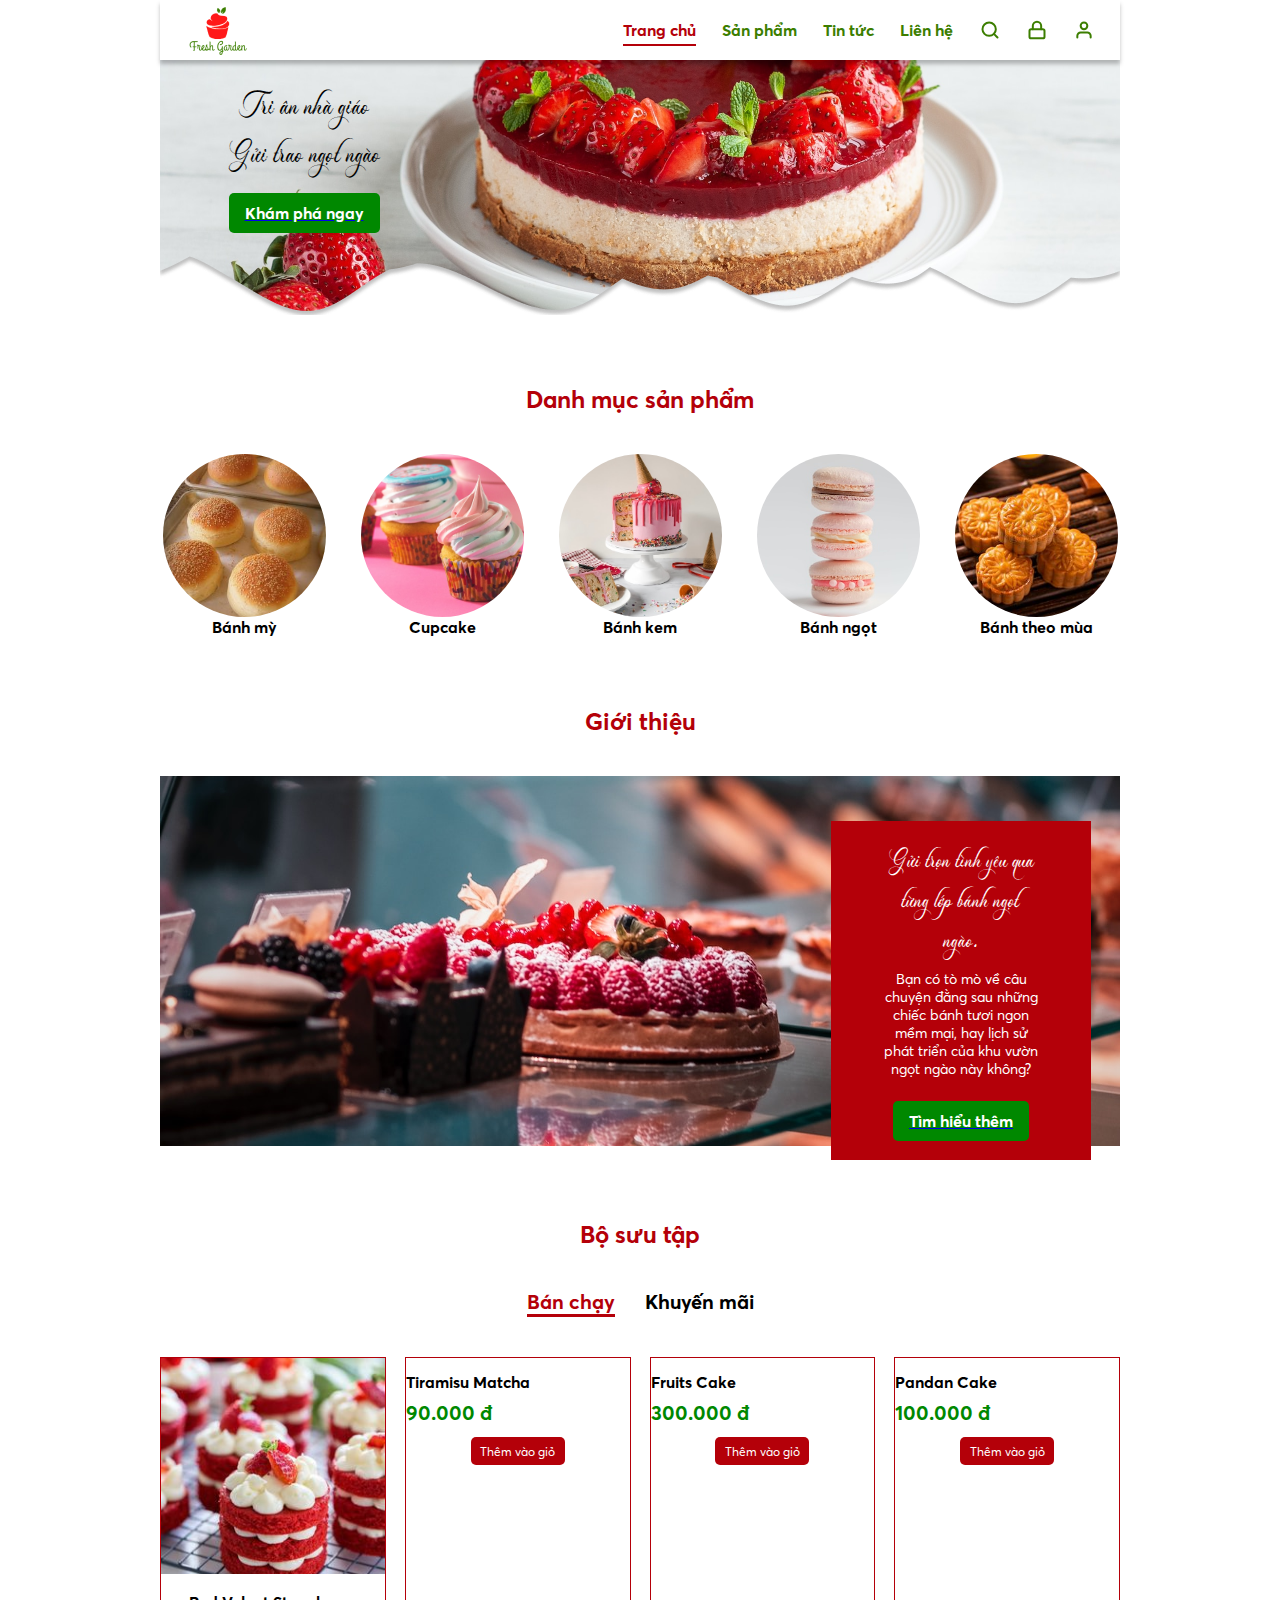
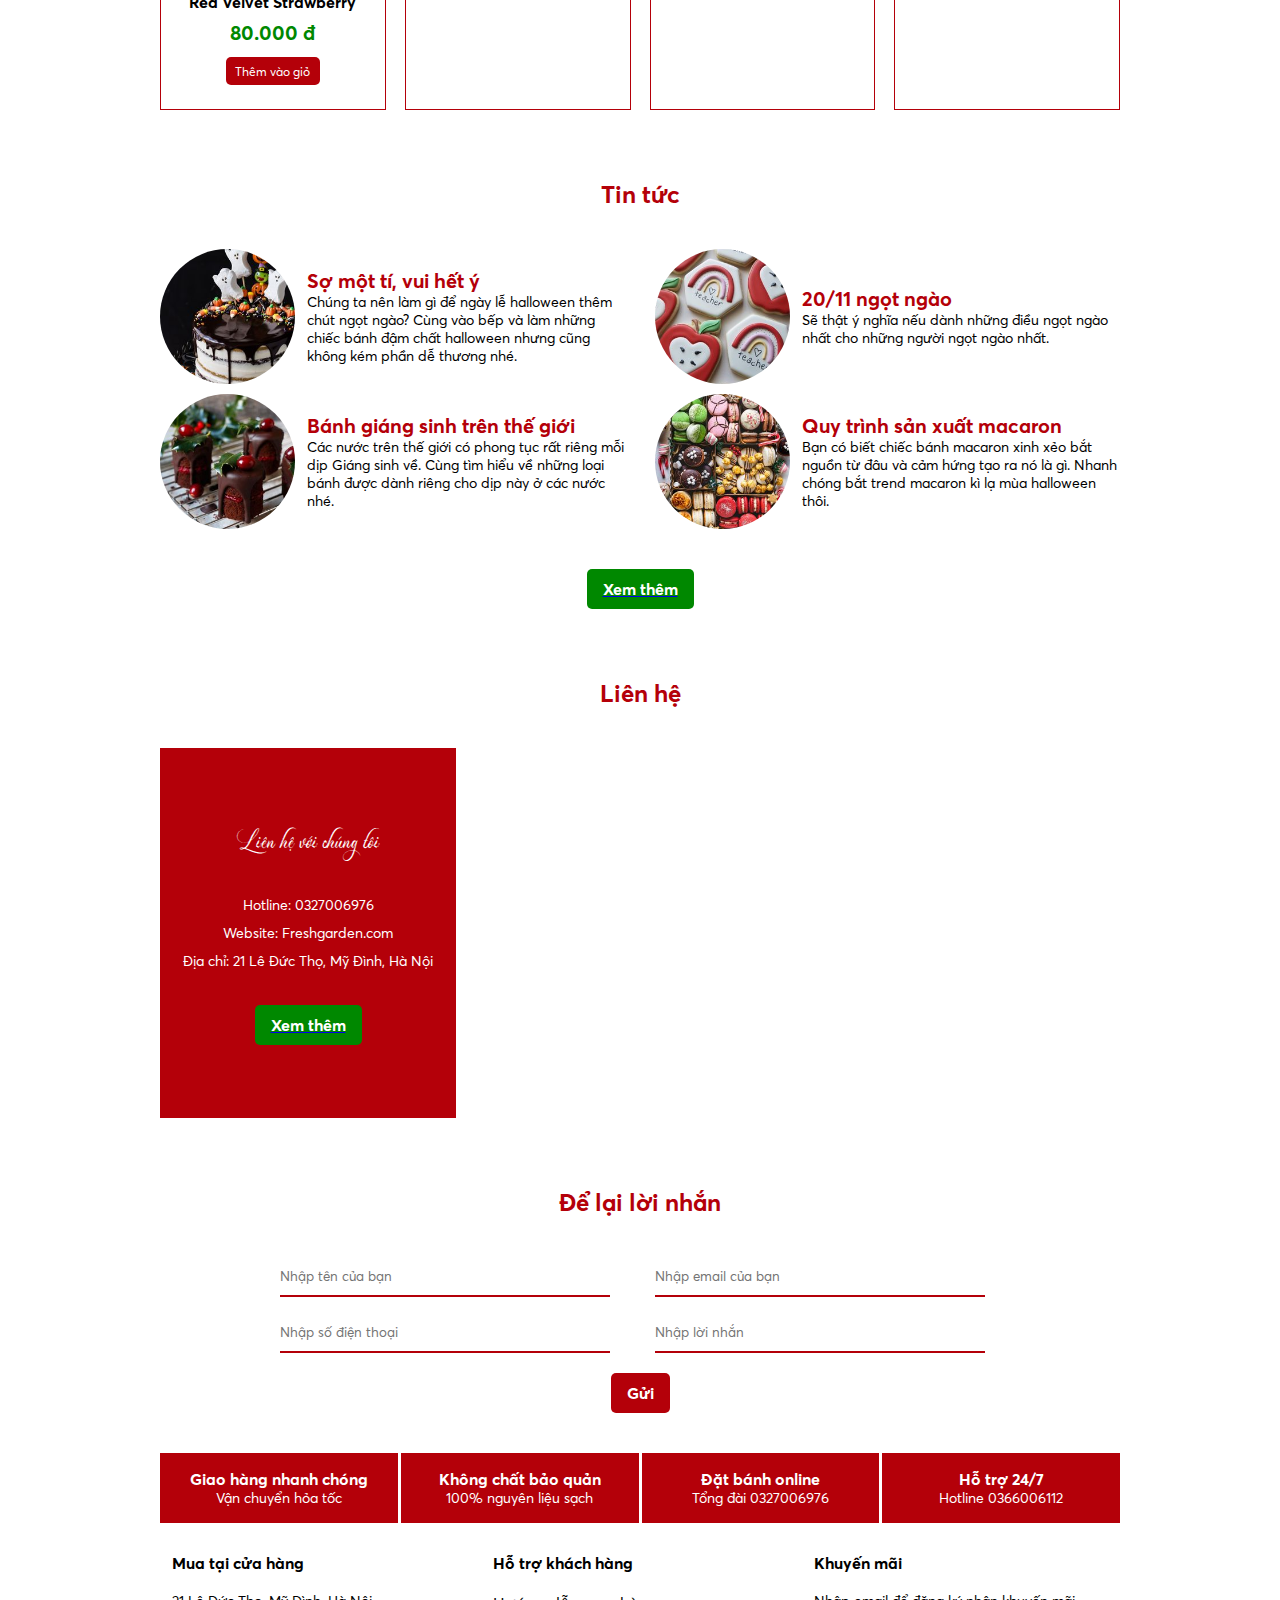
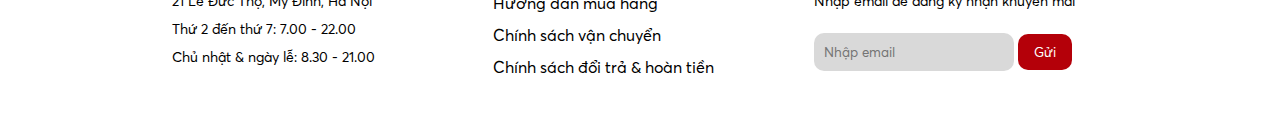
==== commit c4b6d6a8: "Optimize: Split Desktop and Mobile Cake Item, Grid System Component; Implement Cake Item Component" ====
--- a/index.html
+++ b/index.html
@@ -158,10 +158,10 @@
         <div class="tab-content">
           <div class="tab-pane active">
             <div class="cake_item">
-              <a href="./product_detail.html" class="redvelvet"></a>
-              <p class="name">Red Velvet Strawberry</p>
-              <p class="price">80.000 đ</p>
-              <a href="./cart.html">
+              <a href="./product_detail.html">
+                <img src="./assets/images/index/redvelvet.png" alt="" />
+                <p class="name">Red Velvet Strawberry</p>
+                <p class="price">80.000 đ</p>
                 <button class="add redBtn">Thêm vào giỏ</button>
               </a>
             </div>
--- a/css/global_style.css
+++ b/css/global_style.css
@@ -61,6 +61,58 @@
   background-color: var(--fresh-green-color);
 }
 
+.cake_item {
+  transition: var(--primary-transition);
+  border: 0.5px solid var(--red-color);
+}
+.cake_item a {
+  text-decoration: none;
+  color: inherit;
+  text-align: center;
+}
+.cake_item a img {
+  width: 100%;
+  height: 216px;
+  -o-object-fit: cover;
+     object-fit: cover;
+}
+.cake_item a .name {
+  font-size: 16px;
+  font-weight: 600;
+  margin-top: 14px;
+}
+.cake_item a .price {
+  margin-top: 8px;
+  font-size: 20px;
+  color: var(--fresh-green-color);
+}
+.cake_item a .add {
+  margin: 12px auto 24px auto;
+}
+
+.cake_item:hover {
+  box-shadow: 0px 4px 4px rgba(0, 0, 0, 0.25);
+  transform: translateY(-8px);
+  cursor: pointer;
+}
+
+@media (max-width: 393px) {
+  .cake_item a img {
+    height: 164.96px;
+  }
+}
+.desktop_cake_grid {
+  display: grid;
+  grid-template-columns: repeat(auto-fit, minmax(225px, 1fr));
+  gap: 30px 15px;
+}
+
+@media (max-width: 393px) {
+  .mobile_cake_grid {
+    grid-template-columns: repeat(2, 1fr);
+    gap: 20px 10px;
+  }
+}
 header {
   position: absolute;
   left: 0;
--- a/css/index/index_style.css
+++ b/css/index/index_style.css
@@ -133,21 +133,6 @@
 .container .collection .tab-pane h2 {
   margin-bottom: 8px;
 }
-.container .collection .cake_item {
-  width: 100%;
-  display: flex;
-  justify-content: center;
-  align-items: center;
-  flex-direction: column;
-  padding-bottom: 15px;
-  transition: var(--primary-transition);
-  border: 0.5px solid var(--red-color);
-}
-.container .collection .cake_item:hover {
-  box-shadow: 0px 4px 4px rgba(0, 0, 0, 0.25);
-  transform: translateY(-8px);
-  cursor: pointer;
-}
 .container .collection .redvelvet,
 .container .collection .tiramisu,
 .container .collection .fruitcake,
@@ -281,7 +266,11 @@
 }
 
 @media (max-width: 393px) {
-  .container .categories ul li:last-child {
+  .container .categories ul.categories_list {
+    grid-template-columns: repeat(2, 1fr);
+    gap: 10px;
+  }
+  .container .categories ul.categories_list li:last-child {
     grid-column: 1/3;
   }
   .container .intro .intro_background .card {
@@ -289,18 +278,11 @@
     top: 33px;
   }
   .container .collection .tab-pane.active {
-    grid-template-columns: repeat(auto-fit, minmax(172px, 1fr));
+    grid-template-columns: repeat(2, 1fr);
     gap: 10px;
   }
-  .container .collection .redvelvet,
-.container .collection .tiramisu,
-.container .collection .fruitcake,
-.container .collection .pandancake {
-    width: 172px;
-    height: 164.96px;
-  }
   .container .news ul.news_list {
-    grid-template-columns: repeat(auto-fit, minmax(393px, 1fr));
+    grid-template-columns: 1fr;
     gap: 10px 30px;
   }
   .container .contact .contact_container .contact_info {
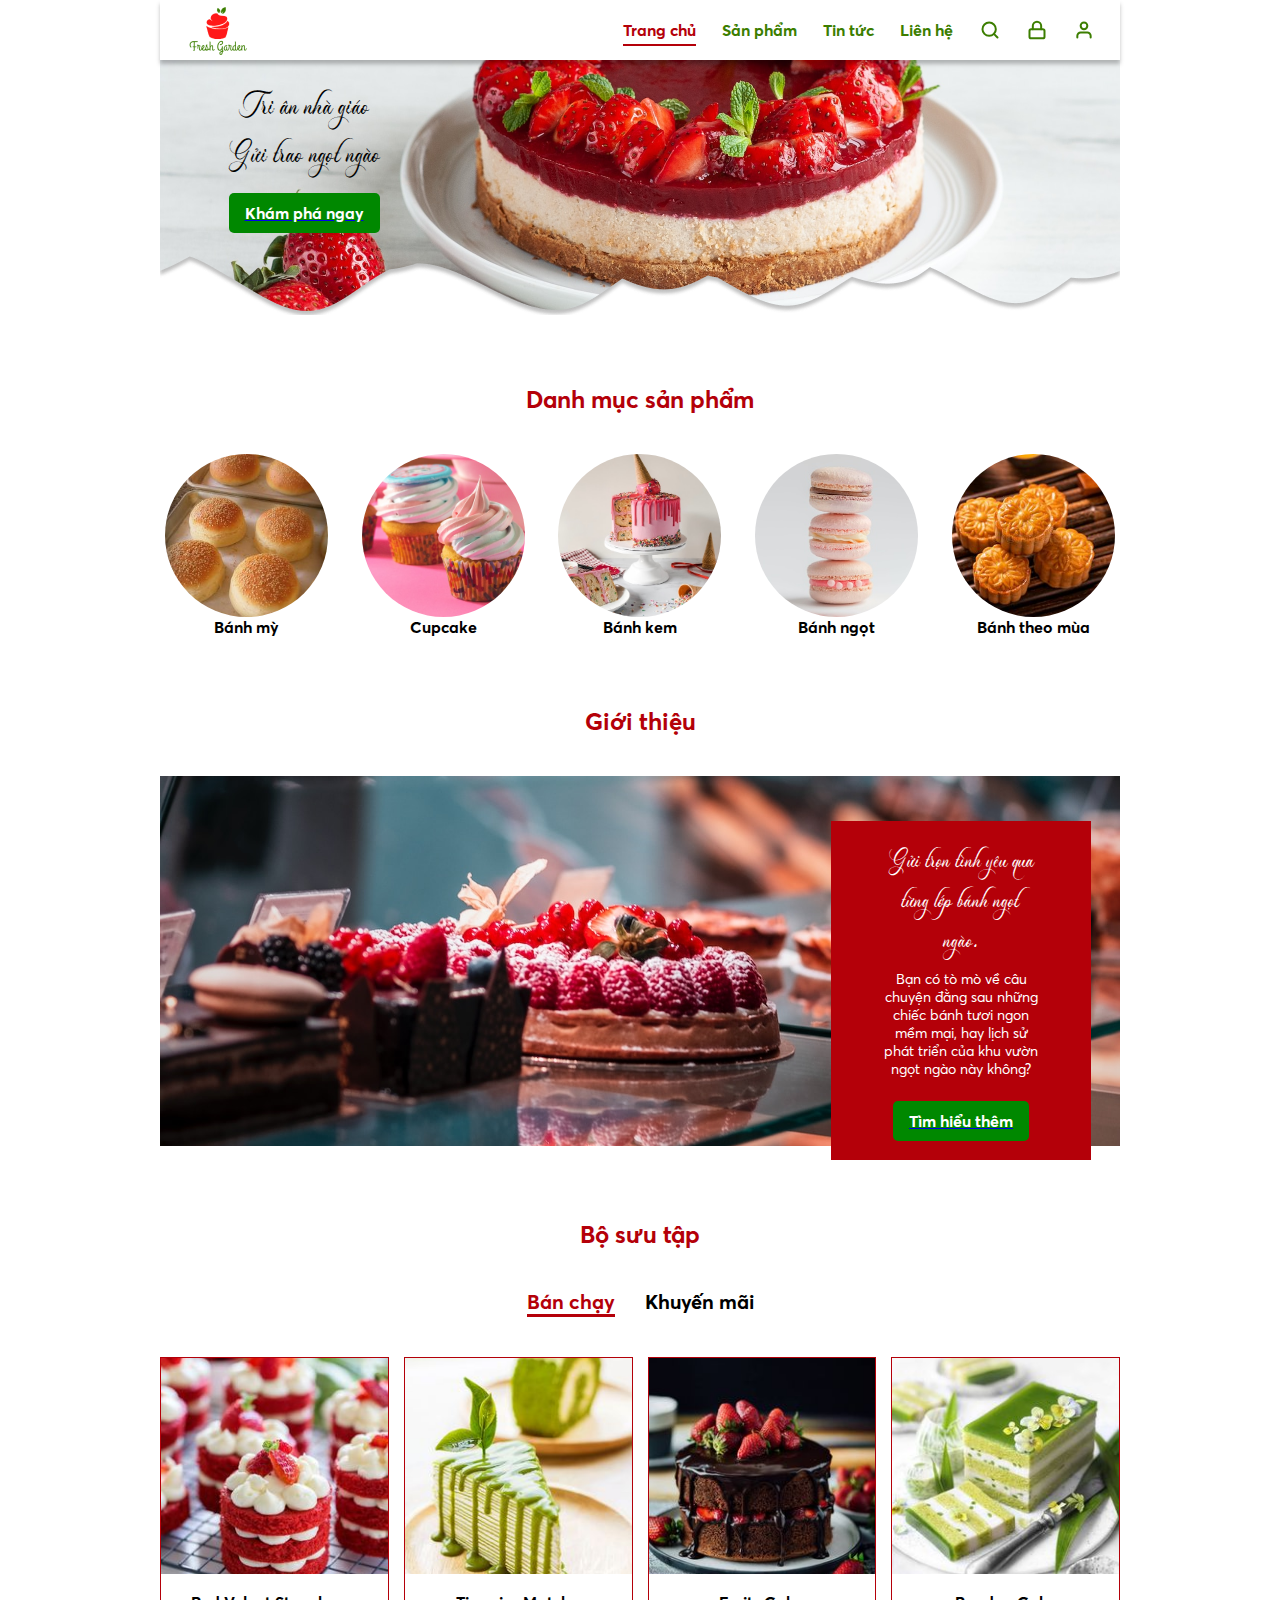
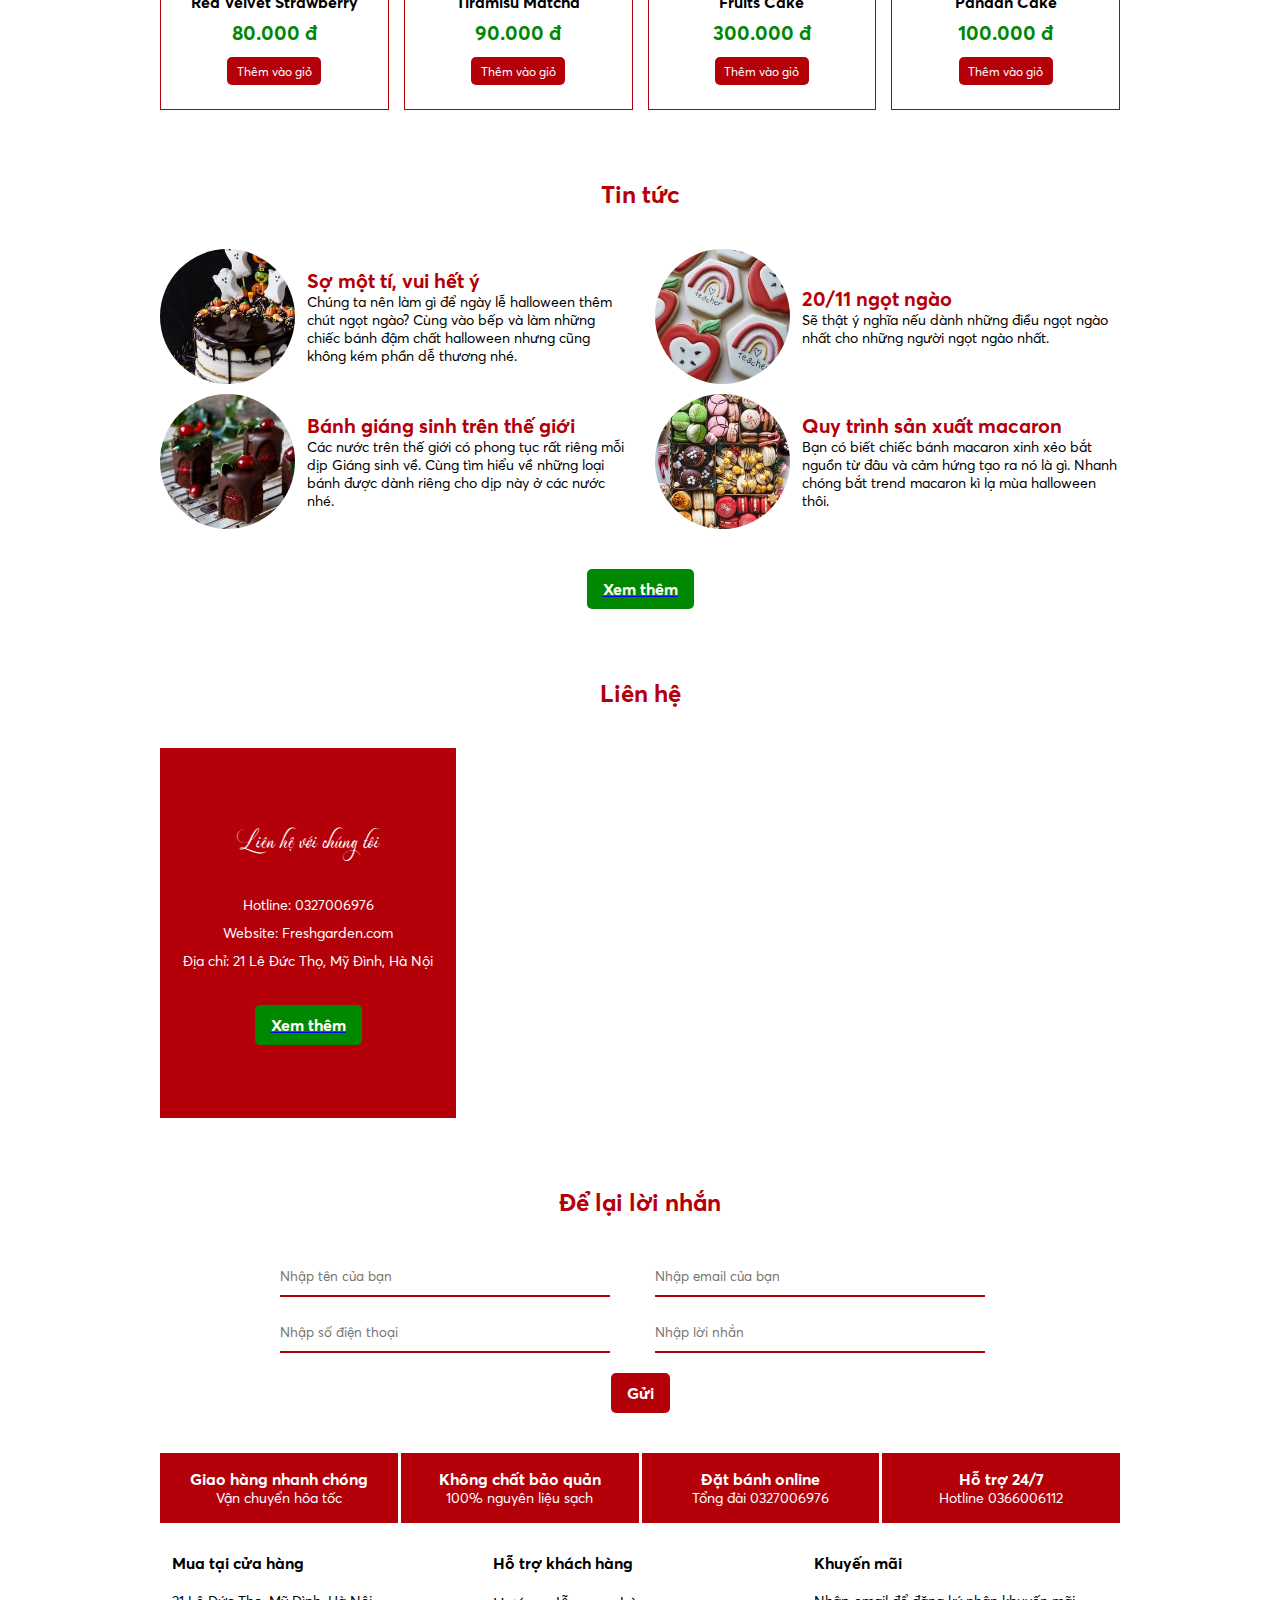
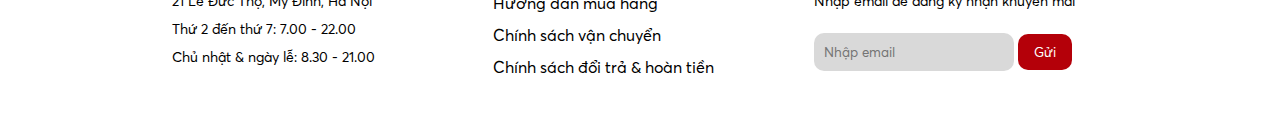
==== commit 8e9c9f8b: "Optimize: Implement Shared Components" ====
--- a/index.html
+++ b/index.html
@@ -156,7 +156,7 @@
         </div>
         <!-- Tab content -->
         <div class="tab-content">
-          <div class="tab-pane active">
+          <div class="desktop_cake_grid mobile_cake_grid tab-pane active">
             <div class="cake_item">
               <a href="./product_detail.html">
                 <img src="./assets/images/index/redvelvet.png" alt="" />
@@ -166,26 +166,26 @@
               </a>
             </div>
             <div class="cake_item">
-              <a href="./product_detail.html" class="tiramisu"></a>
-              <p class="name">Tiramisu Matcha</p>
-              <p class="price">90.000 đ</p>
-              <a href="./cart.html">
+              <a href="./product_detail.html">
+                <img src="./assets/images/index/tiramisu.png" alt="" />
+                <p class="name">Tiramisu Matcha</p>
+                <p class="price">90.000 đ</p>
                 <button class="add redBtn">Thêm vào giỏ</button>
               </a>
             </div>
             <div class="cake_item">
-              <a href="./product_detail.html" class="fruitcake"></a>
-              <p class="name">Fruits Cake</p>
-              <p class="price">300.000 đ</p>
-              <a href="./cart.html">
+              <a href="./product_detail.html">
+                <img src="./assets/images/index/fruitcake.png" alt="" />
+                <p class="name">Fruits Cake</p>
+                <p class="price">300.000 đ</p>
                 <button class="add redBtn">Thêm vào giỏ</button>
               </a>
             </div>
             <div class="cake_item">
-              <a href="./product_detail.html" class="pandancake"></a>
-              <p class="name">Pandan Cake</p>
-              <p class="price">100.000 đ</p>
-              <a href="./cart.html">
+              <a href="./product_detail.html">
+                <img src="./assets/images/index/pandancake.png" alt="" />
+                <p class="name">Pandan Cake</p>
+                <p class="price">100.000 đ</p>
                 <button class="add redBtn">Thêm vào giỏ</button>
               </a>
             </div>
--- a/css/global_style.css
+++ b/css/global_style.css
@@ -15,6 +15,8 @@
   --green-color: #3c7e00;
   --fresh-green-color: #008800;
   --red-color: #b40009;
+  --grey-color: #bcbcbc;
+  --light-grey-color: #d9d9d9;
   /* font  */
   --primary-bold-font: "AvertaBold";
   --primary-regular-font: "AvertaRegular";
@@ -125,7 +127,7 @@
 }
 header .logo {
   flex-grow: 1;
-  background-image: url("../../assets/images/logo.png");
+  background-image: url("../assets/images/logo.png");
   background-repeat: no-repeat;
   background-position: center;
   background-size: auto;
@@ -173,7 +175,7 @@
   margin: 0 auto;
 }
 .container .banner {
-  background-image: url("../../assets/images/banner.png");
+  background-image: url("../assets/images/banner.png");
   background-position: center;
   background-size: auto;
   background-repeat: no-repeat;
@@ -288,7 +290,7 @@
   }
   .mobile_header .logo {
     flex: 1;
-    background-image: url("../../assets/images/logo.png");
+    background-image: url("../assets/images/logo.png");
     background-repeat: no-repeat;
     background-position: center;
     background-size: auto;
--- a/css/index/index_style.css
+++ b/css/index/index_style.css
@@ -2,10 +2,10 @@
   margin-top: 0px !important;
 }
 .container .categories ul {
-  display: grid;
-  grid-template-columns: repeat(auto-fit, minmax(163px, 1fr));
-  gap: 30px;
   list-style: none;
+  display: grid;
+  grid-template-columns: repeat(auto-fit, minmax(162.3px, 1fr));
+  gap: 22.7px;
 }
 .container .categories ul li {
   transition: var(--primary-transition);
@@ -127,44 +127,9 @@
 }
 .container .collection .tab-pane.active {
   display: grid;
-  grid-template-columns: repeat(auto-fit, minmax(225px, 1fr));
-  gap: 19px;
 }
 .container .collection .tab-pane h2 {
   margin-bottom: 8px;
-}
-.container .collection .redvelvet,
-.container .collection .tiramisu,
-.container .collection .fruitcake,
-.container .collection .pandancake {
-  width: 224px;
-  height: 225px;
-  background-image: url("../../assets/images/index/redvelvet.png");
-  background-repeat: no-repeat;
-  background-position: center;
-  background-size: cover;
-}
-.container .collection .tiramisu {
-  background-image: url("../../assets/images/index/tiramisu.png");
-}
-.container .collection .fruitcake {
-  background-image: url("../../assets/images/index/fruitcake.png");
-}
-.container .collection .pandancake {
-  background-image: url("../../assets/images/index/pandancake.png");
-}
-.container .collection .name {
-  font-size: 16px;
-  font-weight: 600;
-  margin-top: 14px;
-}
-.container .collection .price {
-  margin-top: 8px;
-  font-size: 20px;
-  color: var(--fresh-green-color);
-}
-.container .collection .add {
-  margin-top: 12px;
 }
 .container .news {
   display: flex;
@@ -266,20 +231,12 @@
 }
 
 @media (max-width: 393px) {
-  .container .categories ul.categories_list {
-    grid-template-columns: repeat(2, 1fr);
-    gap: 10px;
-  }
   .container .categories ul.categories_list li:last-child {
     grid-column: 1/3;
   }
   .container .intro .intro_background .card {
     right: 48px;
     top: 33px;
-  }
-  .container .collection .tab-pane.active {
-    grid-template-columns: repeat(2, 1fr);
-    gap: 10px;
   }
   .container .news ul.news_list {
     grid-template-columns: 1fr;
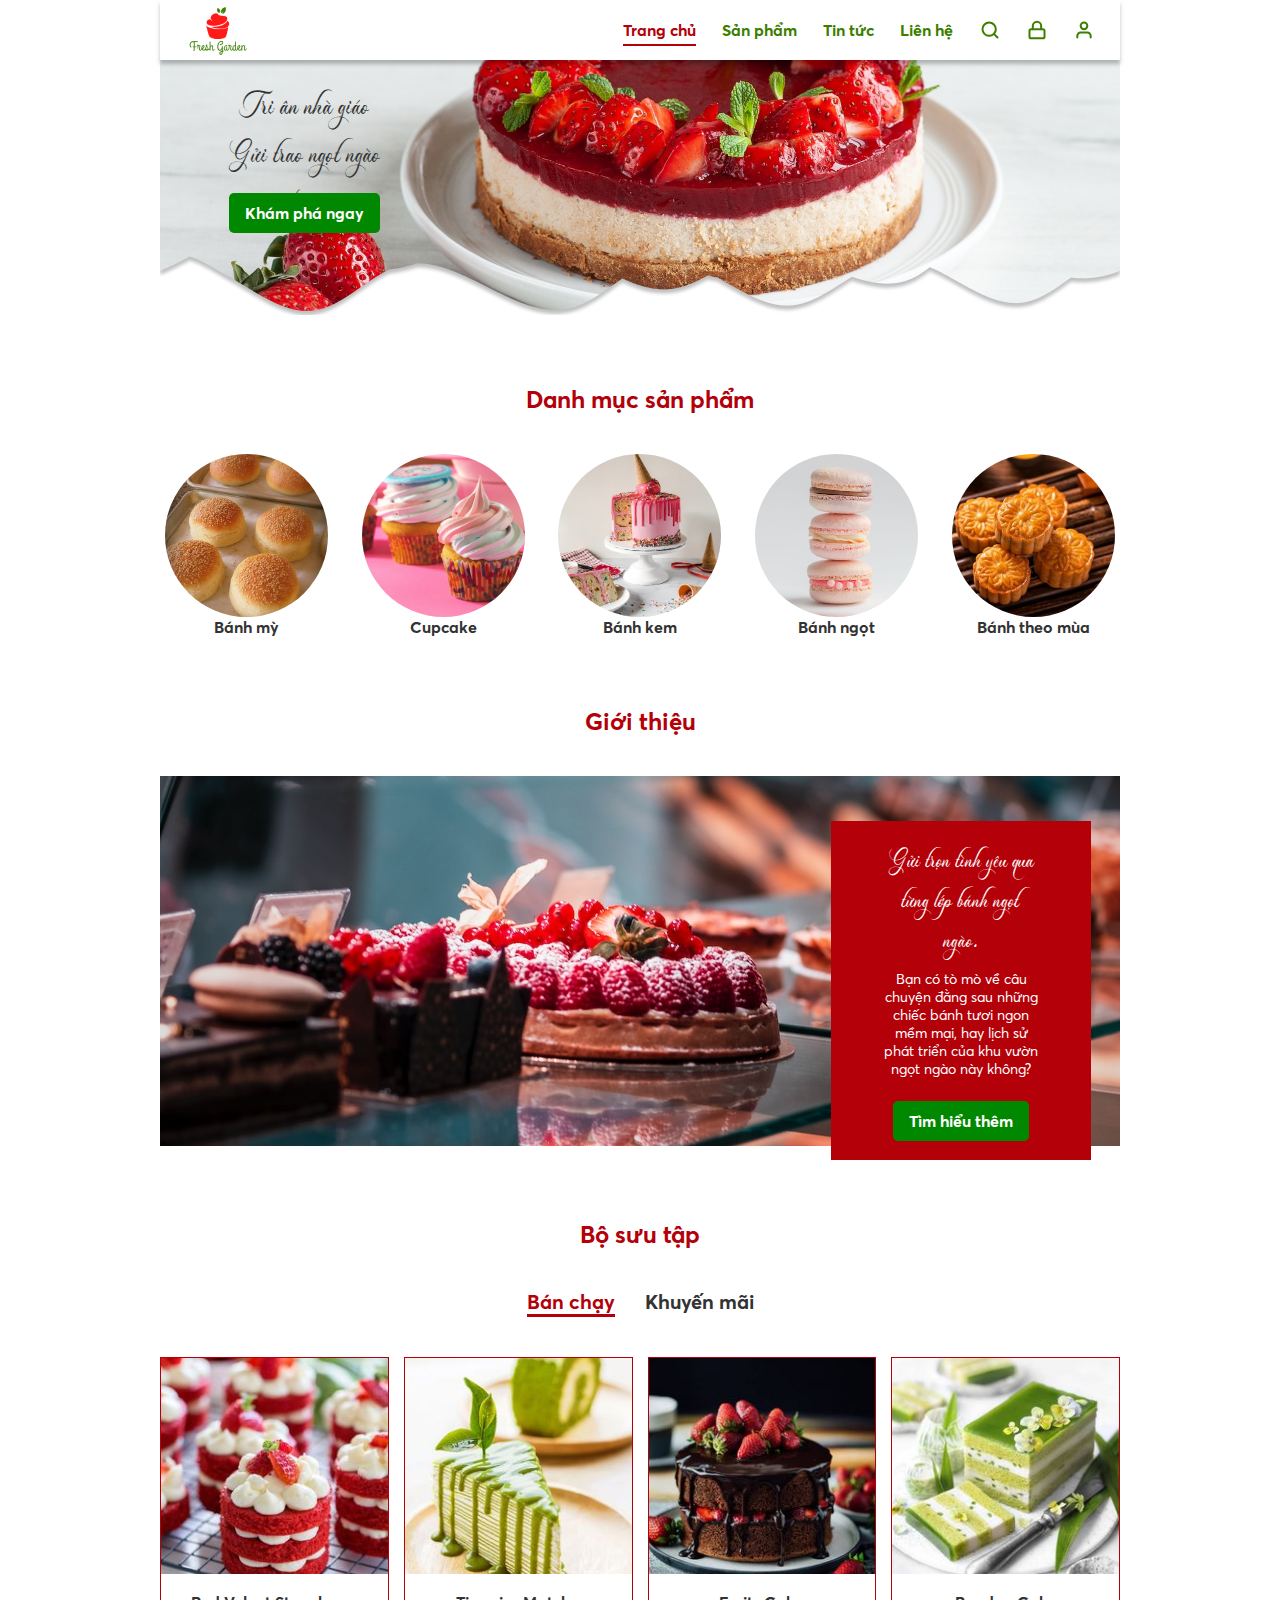
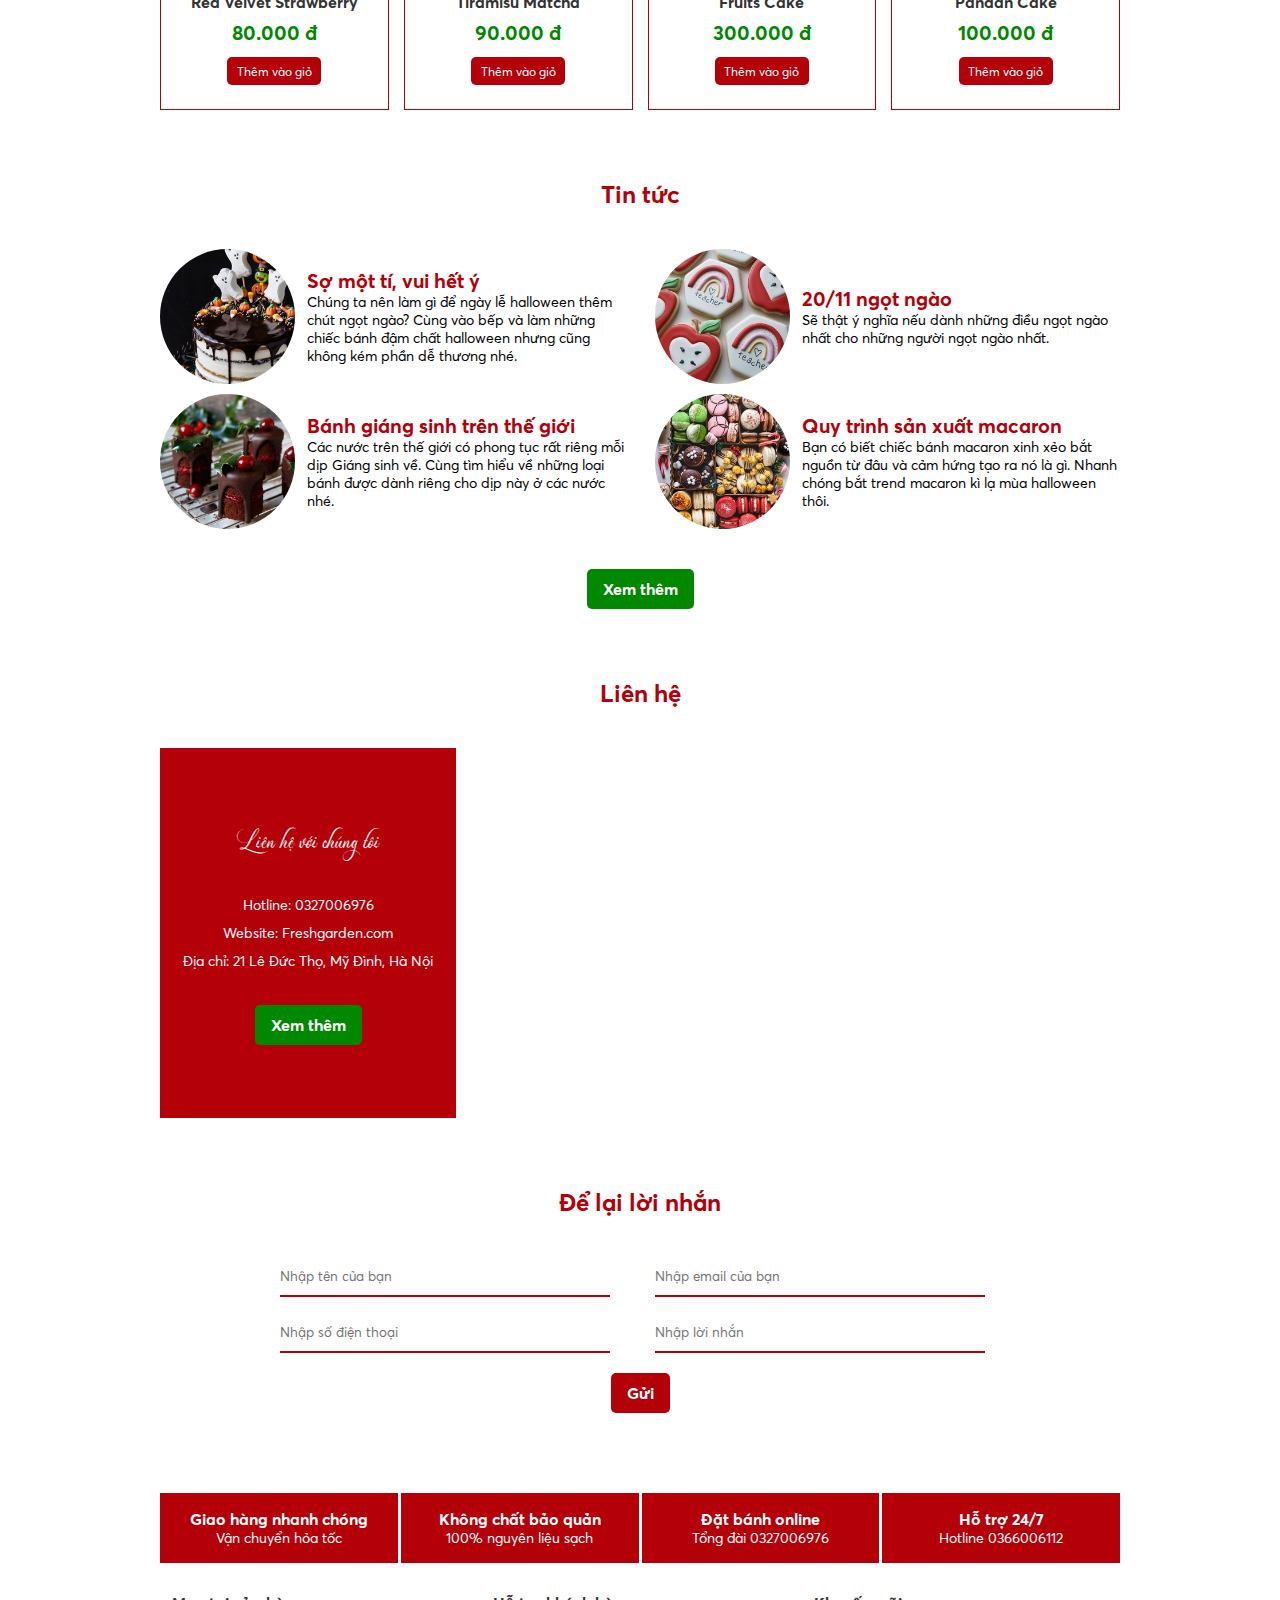
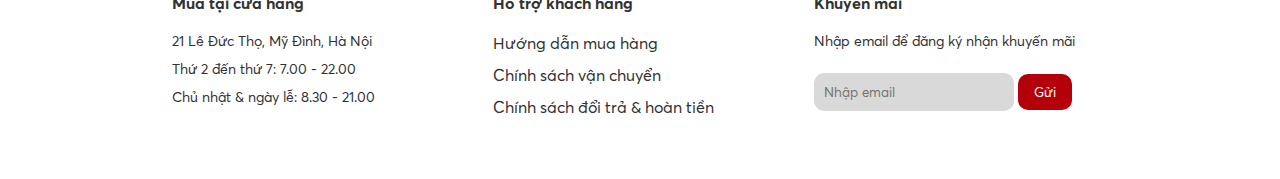
==== commit 48aaaaf2: "Done" ====
--- a/index.html
+++ b/index.html
@@ -190,7 +190,40 @@
               </a>
             </div>
           </div>
-          <div class="tab-pane"></div>
+          <div class="desktop_cake_grid mobile_cake_grid tab-pane">
+            <div class="cake_item">
+              <a href="./product_detail.html">
+                <img src="./assets/images/index/km1.png" alt="" />
+                <p class="name">Bánh kem cà rốt</p>
+                <p class="price">300.000 đ</p>
+                <button class="add redBtn">Thêm vào giỏ</button>
+              </a>
+            </div>
+            <div class="cake_item">
+              <a href="./product_detail.html">
+                <img src="./assets/images/index/km2.png" alt="" />
+                <p class="name">Bánh kem Violet</p>
+                <p class="price">250.000 đ</p>
+                <button class="add redBtn">Thêm vào giỏ</button>
+              </a>
+            </div>
+            <div class="cake_item">
+              <a href="./product_detail.html">
+                <img src="./assets/images/index/km3.png" alt="" />
+                <p class="name">Bánh kem mâm xôi</p>
+                <p class="price">450.000 đ</p>
+                <button class="add redBtn">Thêm vào giỏ</button>
+              </a>
+            </div>
+            <div class="cake_item">
+              <a href="./product_detail.html">
+                <img src="./assets/images/index/km4.png" alt="" />
+                <p class="name">Bánh kem việt quất</p>
+                <p class="price">300.000 đ</p>
+                <button class="add redBtn">Thêm vào giỏ</button>
+              </a>
+            </div>
+          </div>
         </div>
       </div>
       <div class="news">
@@ -369,4 +402,5 @@
     </footer>
   </body>
   <script src="./js/index_script.js"></script>
+  <script src="./js/account_script.js"></script>
 </html>
--- a/css/global_style.css
+++ b/css/global_style.css
@@ -17,6 +17,7 @@
   --red-color: #b40009;
   --grey-color: #bcbcbc;
   --light-grey-color: #d9d9d9;
+  --dark-grey-color: #333333;
   /* font  */
   --primary-bold-font: "AvertaBold";
   --primary-regular-font: "AvertaRegular";
@@ -30,6 +31,7 @@
   margin: 0;
   box-sizing: border-box;
   font-family: var(--primary-bold-font);
+  color: var(--dark-grey-color);
 }
 
 .body {
@@ -43,6 +45,11 @@
   color: var(--red-color);
 }
 
+a {
+  text-decoration: none;
+  color: inherit;
+}
+
 button.redBtn,
 button.greenBtn {
   display: block;
@@ -103,6 +110,59 @@
     height: 164.96px;
   }
 }
+.news_list_item {
+  transition: var(--primary-transition);
+  background-color: var(--light-grey-color);
+}
+.news_list_item a {
+  text-decoration: none;
+  color: inherit;
+}
+.news_list_item a img {
+  width: 100%;
+  height: 220px;
+  -o-object-fit: cover;
+     object-fit: cover;
+}
+.news_list_item a .name {
+  font-size: 16px;
+  font-weight: 600;
+  margin-top: 14px;
+  text-transform: uppercase;
+  margin-top: 7px !important;
+  margin-bottom: 7px !important;
+}
+.news_list_item a .content {
+  font-size: 14px !important;
+  font-family: var(--primary-regular-font);
+  margin-top: 8px;
+  font-size: 20px;
+}
+.news_list_item a .more {
+  font-size: 14px;
+  font-family: var(--primary-regular-font);
+  margin: 12px auto 24px auto;
+  text-decoration: underline;
+  margin-top: 7px !important;
+  padding-bottom: 20px !important;
+}
+.news_list_item a .name,
+.news_list_item a .content,
+.news_list_item a .more {
+  margin: 0px 15px;
+}
+
+.news_list_item:hover {
+  transform: translateY(-8px);
+  cursor: pointer;
+}
+
+.main_content {
+  display: grid;
+  grid-template-columns: repeat(12, 1fr);
+  gap: 15px;
+}
+
 .desktop_cake_grid {
   display: grid;
   grid-template-columns: repeat(auto-fit, minmax(225px, 1fr));
@@ -184,7 +244,6 @@
   display: flex;
   flex-direction: column;
   justify-content: center;
-  margin-bottom: 70px;
 }
 .container .banner h1,
 .container .banner a {
@@ -205,6 +264,7 @@
 footer {
   margin: 0 auto;
   max-width: 960px;
+  margin-top: 40px;
 }
 footer ul.footer {
   background-color: var(--red-color);
@@ -215,15 +275,16 @@
 footer ul.footer li {
   flex: 1;
   text-align: center;
-  color: white;
   padding: 16px 12px;
 }
 footer ul.footer li h4 {
   font-size: 16px;
+  color: white;
 }
 footer ul.footer li p {
   font-size: 14px;
   font-family: var(--primary-regular-font);
+  color: white;
 }
 footer ul.footer li + li {
   border-left: 3px solid #fff;
@@ -234,14 +295,15 @@
 footer ul.footer.below li.below {
   background-color: #fff;
   text-align: start;
-  color: black;
 }
 footer ul.footer.below li.below h4 {
   line-height: 3;
+  color: inherit;
 }
 footer ul.footer.below li.below p,
 footer ul.footer.below li.below a {
   line-height: 2;
+  color: inherit;
 }
 footer ul.footer.below li.below a {
   text-decoration: none;
@@ -314,6 +376,8 @@
     right: 0;
     top: 0;
     background-color: white;
+    -webkit-animation: expanded_header_open 0.3s;
+            animation: expanded_header_open 0.3s;
   }
   .expanded_header.active ul.mobile_menu_list li.mobile_menu_item {
     padding: 7px 0px 7px 14px;
@@ -338,8 +402,21 @@
   .expanded_header.active ul.mobile_menu_list li.mobile_menu_item.active a {
     color: var(--red-color);
   }
-  .expanded_header.active > .container {
-    overflow: hidden;
+  @-webkit-keyframes expanded_header_open {
+    from {
+      transform: translateX(-100%);
+    }
+    to {
+      transform: translateX(0%);
+    }
+  }
+  @keyframes expanded_header_open {
+    from {
+      transform: translateX(-100%);
+    }
+    to {
+      transform: translateX(0%);
+    }
   }
   .container {
     margin: 0 20px;
--- a/css/index/index_style.css
+++ b/css/index/index_style.css
@@ -1,6 +1,3 @@
-.container .categories h2 {
-  margin-top: 0px !important;
-}
 .container .categories ul {
   list-style: none;
   display: grid;
@@ -182,18 +179,19 @@
   align-items: center;
   justify-content: center;
   padding: 59px 23px;
-  color: white;
 }
 .container .contact .contact_container .contact_info h3 {
   font-family: var(--secondary-font);
   font-size: 20px;
   font-weight: 400;
   margin-bottom: 30px;
+  color: white;
 }
 .container .contact .contact_container .contact_info p {
   font-family: var(--primary-regular-font);
   font-size: 14px;
   line-height: 2;
+  color: white;
 }
 .container .contact .contact_container .contact_info button {
   margin-top: 30px;
